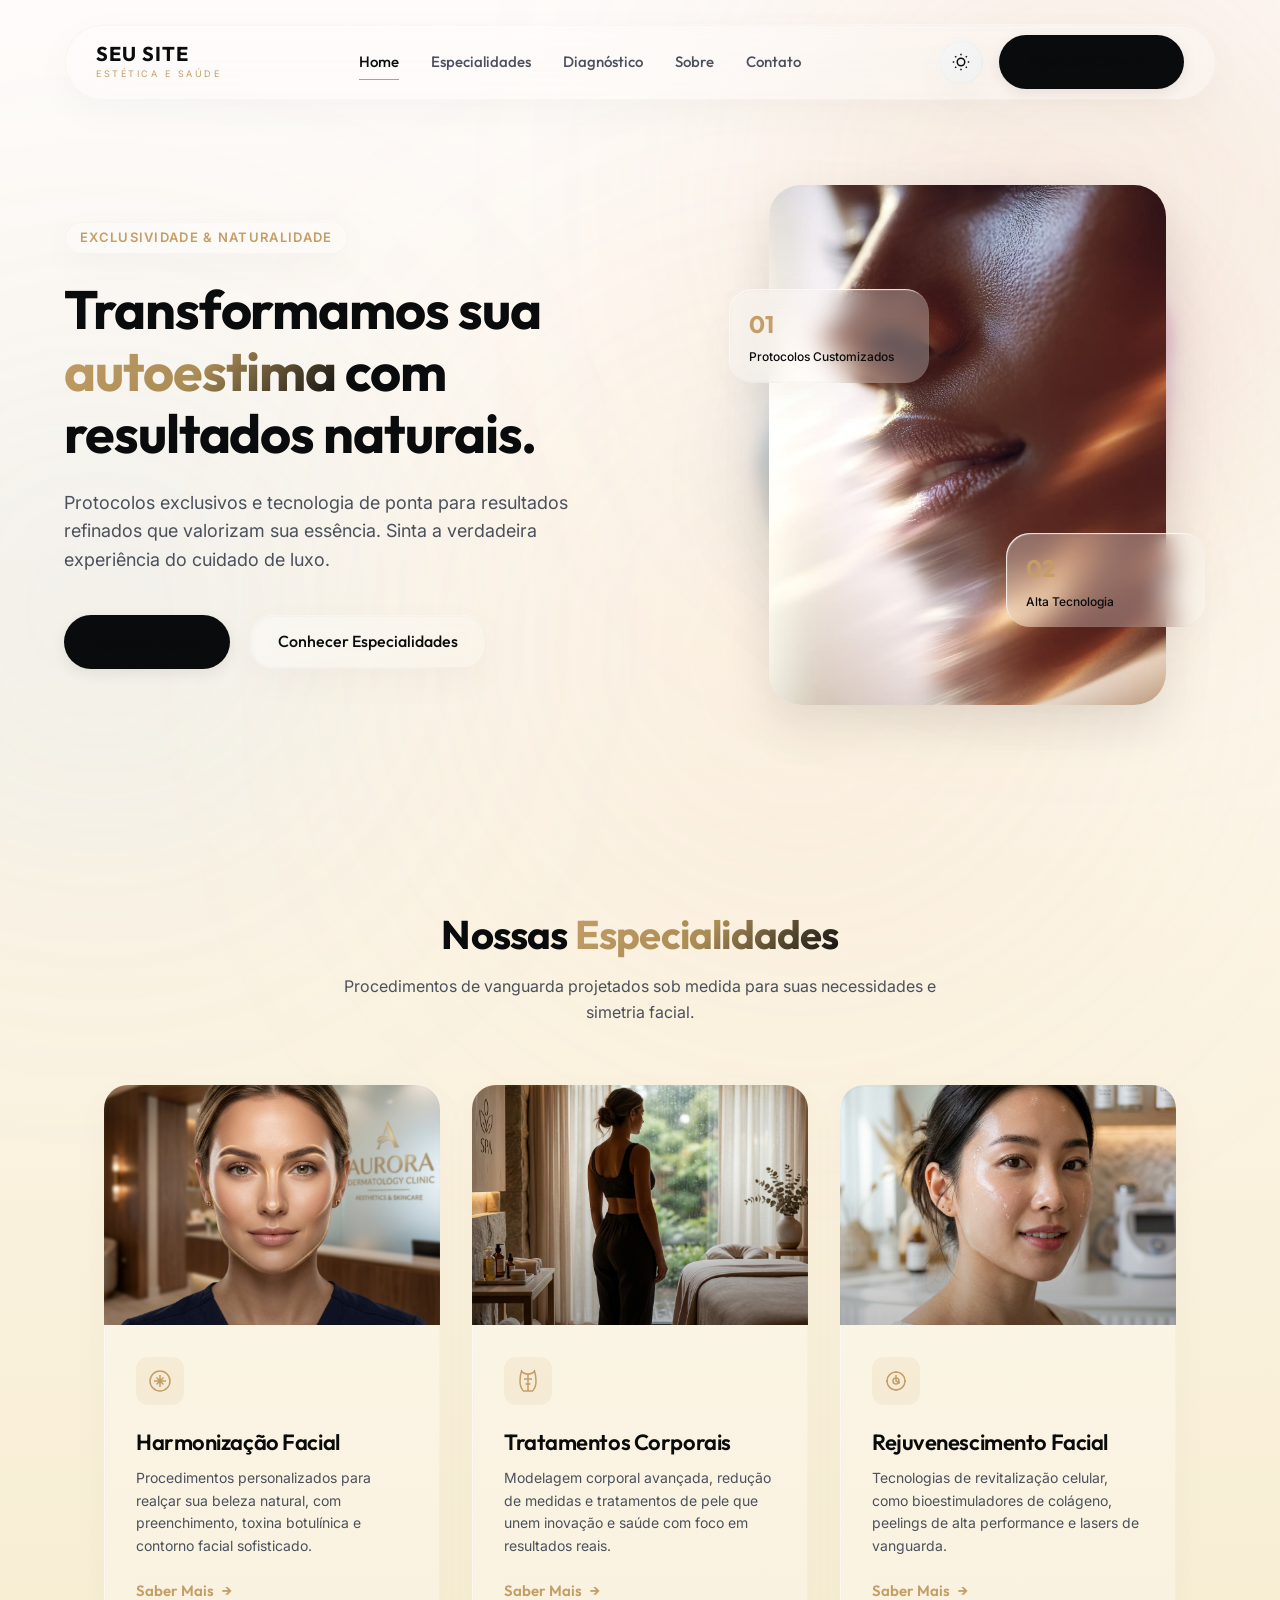
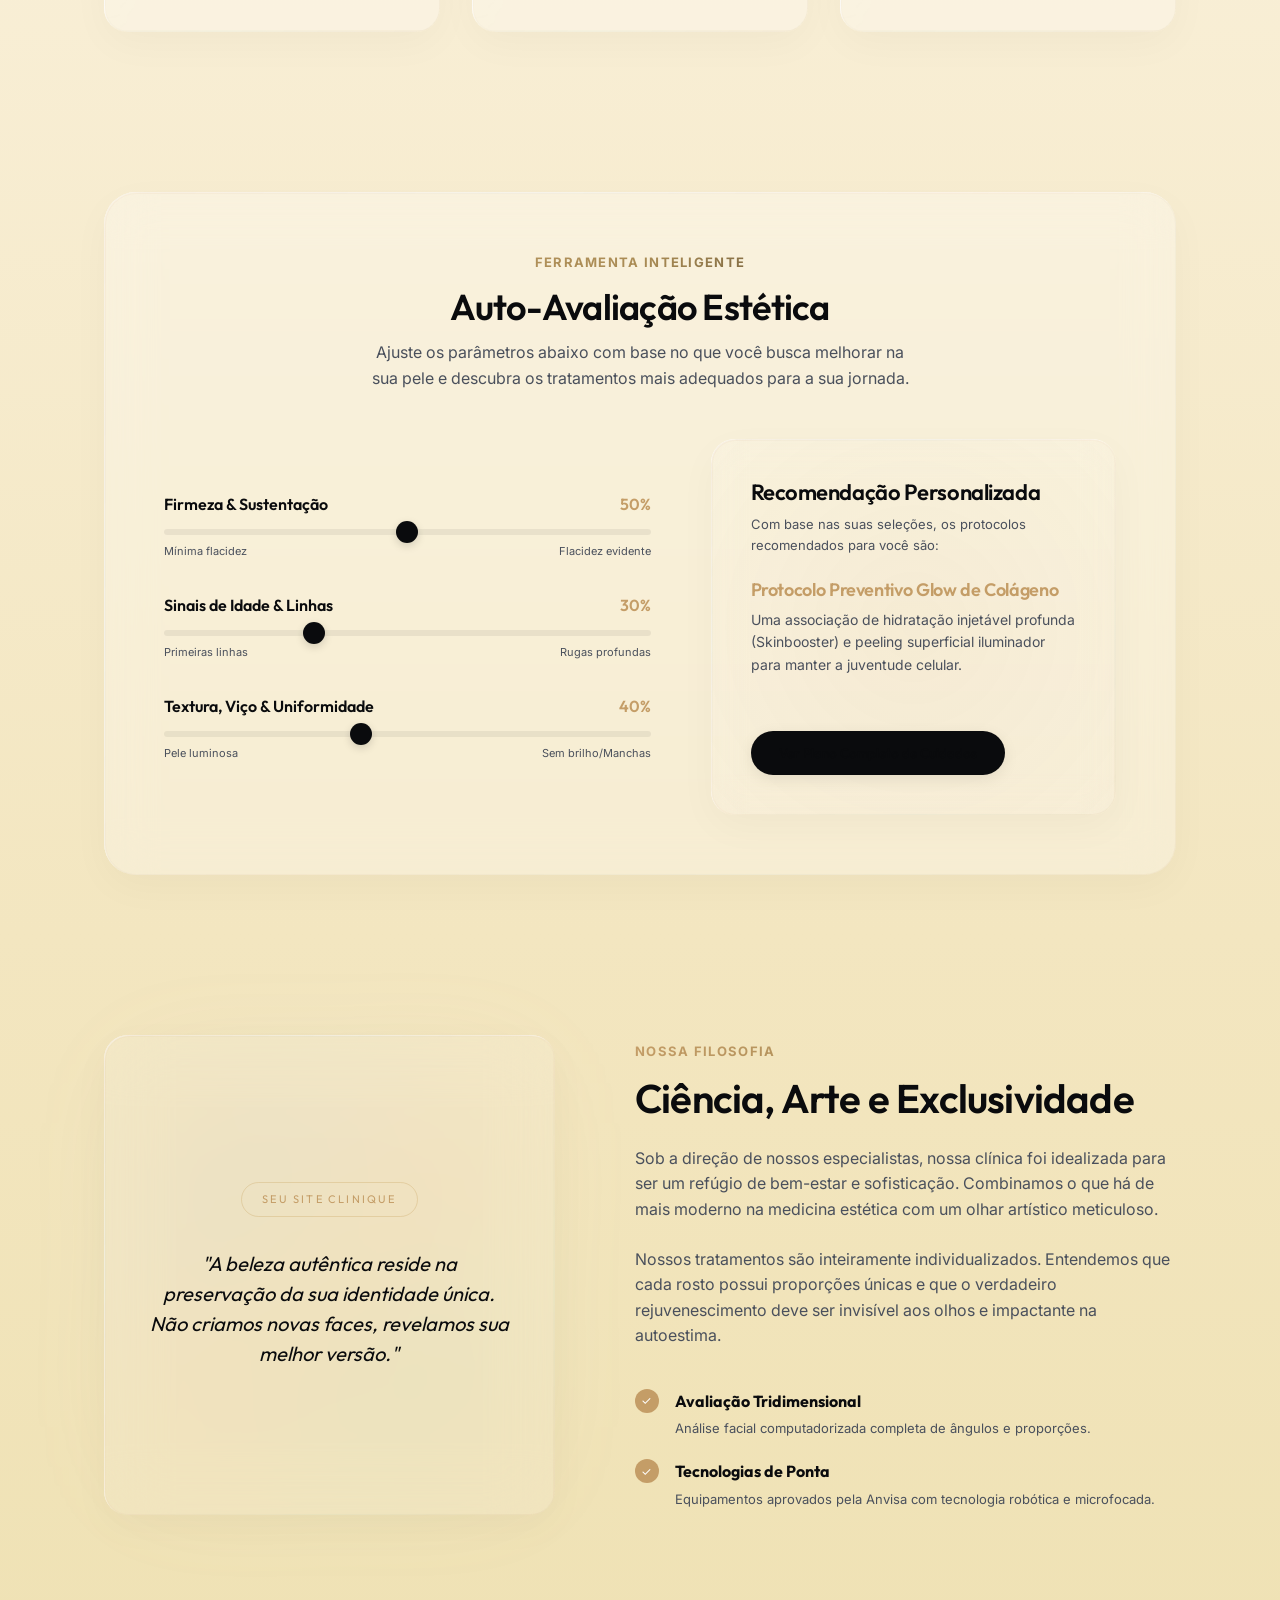
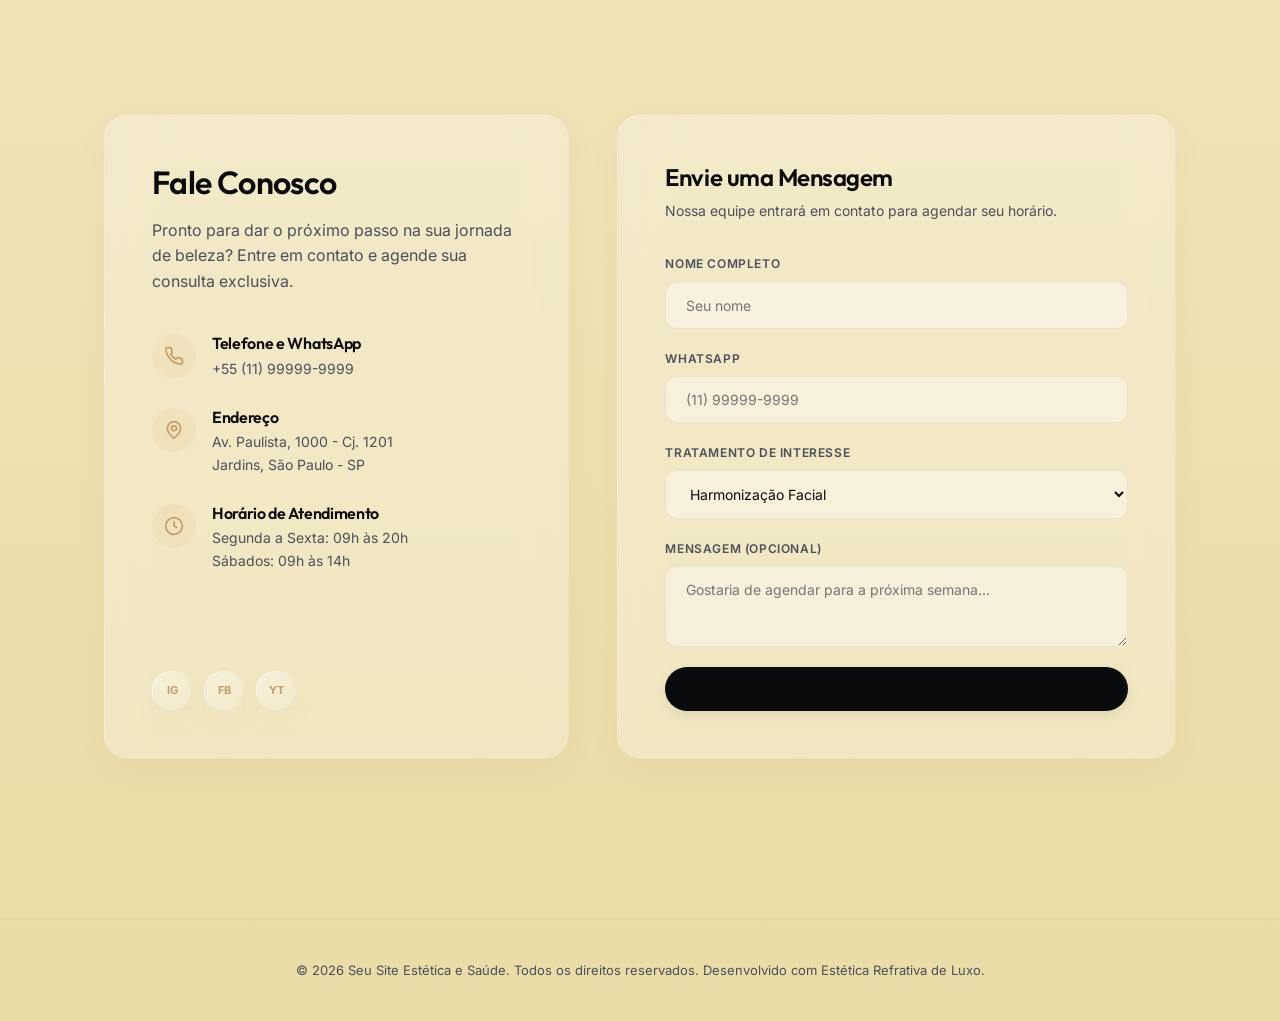
==== index.html @ ccbf968b "feat: initial commit premium landing page" ====
<!DOCTYPE html>
<html lang="pt-BR">
<head>
    <meta charset="UTF-8">
    <meta name="viewport" content="width=device-width, initial-scale=1.0">
    <title>Seu Site | Estética e Saúde Premium</title>
    <!-- Meta tags SEO -->
    <meta name="description" content="Protocolos exclusivos e tecnologia de ponta para resultados naturais que valorizam sua beleza. Harmonização facial, tratamentos corporais e rejuvenescimento.">
    <meta name="keywords" content="estética de luxo, harmonização facial, rejuvenescimento, bioestimulador, seu site, estética premium">
    <!-- Google Fonts -->
    <link rel="preconnect" href="https://fonts.googleapis.com">
    <link rel="preconnect" href="https://fonts.gstatic.com" crossorigin>
    <link href="https://fonts.googleapis.com/css2?family=Inter:wght@300;400;500;600;700&family=Outfit:wght@300;400;500;600;700;800&display=swap" rel="stylesheet">
    <!-- Stylesheet -->
    <link rel="stylesheet" href="style.css">
</head>
<body data-theme="light">

    <!-- Invisible SVG filters for liquid glass & chromatic refraction -->
    <svg aria-hidden="true" class="svg-filters" focusable="false">
      <defs>
        <!-- Filtro para painéis de vidro -->
        <filter color-interpolation-filters="sRGB" height="200%" id="liquid-glass-filter" width="200%" x="-50%" y="-50%">
          <feTurbulence baseFrequency="0.015 0.015" numOctaves="2" result="turbulence" seed="2" type="fractalNoise" />
          <feGaussianBlur in="turbulence" result="blurredNoise" stdDeviation="4" />
          <feDisplacementMap in="SourceGraphic" in2="blurredNoise" result="displaced" scale="25" xChannelSelector="R" yChannelSelector="B" />
          <feGaussianBlur in="displaced" result="finalBlur" stdDeviation="6" />
          <feComposite in="finalBlur" in2="finalBlur" operator="over" />
        </filter>
        <!-- Filtro para botões -->
        <filter color-interpolation-filters="sRGB" height="200%" id="liquid-btn-filter" width="200%" x="-50%" y="-50%">
          <feTurbulence baseFrequency="0.04 0.04" numOctaves="1" result="turbulence" seed="1" type="fractalNoise" />
          <feGaussianBlur in="turbulence" result="blurredNoise" stdDeviation="2" />
          <feDisplacementMap in="SourceGraphic" in2="blurredNoise" result="displaced" scale="35" xChannelSelector="R" yChannelSelector="B" />
          <feGaussianBlur in="displaced" result="finalBlur" stdDeviation="2" />
          <feComposite in="finalBlur" in2="finalBlur" operator="over" />
        </filter>
      </defs>
    </svg>

    <!-- Aura Background Lights -->
    <div class="ambient-aura" id="aura-1"></div>
    <div class="ambient-aura" id="aura-2"></div>
    <div class="ambient-aura" id="aura-3"></div>

    <!-- Header Navigation -->
    <header class="main-header glass-panel">
        <div class="header-container">
            <a href="#" class="logo" id="logo-link">
                <span class="logo-title">SEU SITE</span>
                <span class="logo-subtitle">ESTÉTICA E SAÚDE</span>
            </a>
            
            <nav class="nav-menu" id="nav-menu">
                <a href="#home" class="nav-link active">Home</a>
                <a href="#especialidades" class="nav-link">Especialidades</a>
                <a href="#diagnostico" class="nav-link">Diagnóstico</a>
                <a href="#sobre" class="nav-link">Sobre</a>
                <a href="#contato" class="nav-link">Contato</a>
            </nav>

            <div class="header-actions">
                <!-- Theme Toggle -->
                <button class="theme-toggle-btn glass-panel" id="theme-toggle" aria-label="Alterar tema" title="Alternar entre luxo perolado e midnight obsidian">
                    <span class="toggle-icon sun">
                        <svg width="18" height="18" viewBox="0 0 24 24" fill="none" stroke="currentColor" stroke-width="2"><circle cx="12" cy="12" r="5"></circle><line x1="12" y1="1" x2="12" y2="3"></line><line x1="12" y1="21" x2="12" y2="23"></line><line x1="4.22" y1="4.22" x2="5.64" y2="5.64"></line><line x1="18.36" y1="18.36" x2="19.78" y2="19.78"></line><line x1="1" y1="12" x2="3" y2="12"></line><line x1="21" y1="12" x2="23" y2="12"></line><line x1="4.22" y1="19.78" x2="5.64" y2="18.36"></line><line x1="18.36" y1="5.64" x2="19.78" y2="4.22"></line></svg>
                    </span>
                    <span class="toggle-icon moon">
                        <svg width="18" height="18" viewBox="0 0 24 24" fill="none" stroke="currentColor" stroke-width="2"><path d="M21 12.79A9 9 0 1 1 11.21 3 7 7 0 0 0 21 12.79z"></path></svg>
                    </span>
                </button>
                <a href="https://wa.me/5511999999999?text=Ol%C3%A1%2C+gostaria+de+agendar+uma+consulta+de+est%C3%A9tica+premium." target="_blank" class="btn-primary" id="btn-header-cta">
                    <span>Agendar Consulta</span>
                </a>
                <button class="mobile-menu-toggle" id="mobile-toggle" aria-label="Abrir menu">
                    <span></span>
                    <span></span>
                    <span></span>
                </button>
            </div>
        </div>
    </header>

    <!-- Hero Section -->
    <section class="hero-section" id="home">
        <div class="hero-container">
            <div class="hero-content">
                <div class="badge glass-panel"><span>Exclusividade & Naturalidade</span></div>
                <h1 class="hero-title">
                    Transformamos sua <span class="text-gradient">autoestima</span> com resultados naturais.
                </h1>
                <p class="hero-description">
                    Protocolos exclusivos e tecnologia de ponta para resultados refinados que valorizam sua essência. Sinta a verdadeira experiência do cuidado de luxo.
                </p>
                <div class="hero-actions">
                    <a href="https://wa.me/5511999999999?text=Ol%C3%A1%2C+gostaria+de+agendar+uma+consulta+de+est%C3%A9tica+premium." target="_blank" class="btn-primary hover-refract">
                        <span>Agendar Agora</span>
                    </a>
                    <a href="#especialidades" class="btn-secondary glass-panel">
                        <span>Conhecer Especialidades</span>
                    </a>
                </div>
            </div>

            <div class="hero-visual">
                <!-- Morphing Liquid Glass Sculpture behind the image -->
                <div class="sculpture-container">
                    <div class="liquid-sculpture" id="sculpture-layer-1"></div>
                    <div class="liquid-sculpture" id="sculpture-layer-2"></div>
                    <div class="liquid-sculpture" id="sculpture-layer-3"></div>
                </div>
                <!-- Doctor Image Container with floating glass plates -->
                <div class="image-wrapper">
                    <img src="assets/doctor_hero.jpg" alt="Close-up macro de pele radiante e saudável - Estética de Luxo" class="hero-doctor-img">
                    <!-- Glass overlays -->
                    <div class="floating-glass glass-panel glass-plate-1">
                        <div class="glass-inner">
                            <span class="glass-number">01</span>
                            <span class="glass-label">Protocolos Customizados</span>
                        </div>
                    </div>
                    <div class="floating-glass glass-panel glass-plate-2">
                        <div class="glass-inner">
                            <span class="glass-number">02</span>
                            <span class="glass-label">Alta Tecnologia</span>
                        </div>
                    </div>
                </div>
            </div>
        </div>
    </section>

    <!-- Specialties Section with Sibling Dimming Grid -->
    <section class="specialties-section" id="especialidades">
        <div class="section-header">
            <h2 class="section-title">Nossas <span class="text-gradient">Especialidades</span></h2>
            <p class="section-subtitle">Procedimentos de vanguarda projetados sob medida para suas necessidades e simetria facial.</p>
        </div>

        <div class="grid-container" id="specialties-grid">
            <!-- Card 1: Harmonização Facial -->
            <div class="grid-col">
                <div class="card glass-panel" data-specialty="harmonizacao">
                    <div class="card-glow" style="--mouse-x: 50%; --mouse-y: 50%;"></div>
                    <div class="card-img-container">
                        <img src="assets/harmonizacao.jpg" alt="Harmonização Facial" class="card-img">
                        <div class="card-overlay"></div>
                    </div>
                    <div class="card-content">
                        <div class="card-icon">
                            <!-- SVG Icon Harmonizacao -->
                            <svg width="24" height="24" viewBox="0 0 24 24" fill="none" stroke="currentColor" stroke-width="1.5">
                                <path d="M12 2a10 10 0 0 0-10 10c0 5.523 4.477 10 10 10s10-4.477 10-10A10 10 0 0 0 12 2z"></path>
                                <path d="M12 6v12M6 12h12M8.5 8.5l7 7M8.5 15.5l7-7"></path>
                            </svg>
                        </div>
                        <h3 class="card-title">Harmonização Facial</h3>
                        <p class="card-description">Procedimentos personalizados para realçar sua beleza natural, com preenchimento, toxina botulínica e contorno facial sofisticado.</p>
                        <button class="card-btn" onclick="openDrawer('harmonizacao')">Saber Mais <span class="arrow">&rarr;</span></button>
                    </div>
                </div>
            </div>

            <!-- Card 2: Tratamentos Corporais -->
            <div class="grid-col">
                <div class="card glass-panel" data-specialty="corporal">
                    <div class="card-glow" style="--mouse-x: 50%; --mouse-y: 50%;"></div>
                    <div class="card-img-container">
                        <img src="assets/corporal.jpg" alt="Tratamentos Corporais" class="card-img">
                        <div class="card-overlay"></div>
                    </div>
                    <div class="card-content">
                        <div class="card-icon">
                            <!-- SVG Icon Corporal -->
                            <svg width="24" height="24" viewBox="0 0 24 24" fill="none" stroke="currentColor" stroke-width="1.5">
                                <path d="M5.5 2c0 0 2 3 6.5 3s6.5-3 6.5-3S20 7 20 12c0 5-1.5 8-3.5 10H7.5C5.5 20 4 17 4 12c0-5 1.5-10 1.5-10z"></path>
                                <path d="M12 5v17M8 10h8M9.5 15h5"></path>
                            </svg>
                        </div>
                        <h3 class="card-title">Tratamentos Corporais</h3>
                        <p class="card-description">Modelagem corporal avançada, redução de medidas e tratamentos de pele que unem inovação e saúde com foco em resultados reais.</p>
                        <button class="card-btn" onclick="openDrawer('corporal')">Saber Mais <span class="arrow">&rarr;</span></button>
                    </div>
                </div>
            </div>

            <!-- Card 3: Rejuvenescimento Facial -->
            <div class="grid-col">
                <div class="card glass-panel" data-specialty="rejuvenescimento">
                    <div class="card-glow" style="--mouse-x: 50%; --mouse-y: 50%;"></div>
                    <div class="card-img-container">
                        <img src="assets/rejuvenescimento.jpg" alt="Rejuvenescimento Facial" class="card-img">
                        <div class="card-overlay"></div>
                    </div>
                    <div class="card-content">
                        <div class="card-icon">
                            <!-- SVG Icon Rejuvenescimento -->
                            <svg width="24" height="24" viewBox="0 0 24 24" fill="none" stroke="currentColor" stroke-width="1.5">
                                <path d="M12 21a9 9 0 1 0 0-18 9 9 0 0 0 0 18z"></path>
                                <path d="M12 6v6l4 2M12 2v2M12 20v2M2 12h2M20 12h2"></path>
                                <path d="M12 12m-3 0a3 3 0 1 0 6 0 3 3 0 1 0-6 0"></path>
                            </svg>
                        </div>
                        <h3 class="card-title">Rejuvenescimento Facial</h3>
                        <p class="card-description">Tecnologias de revitalização celular, como bioestimuladores de colágeno, peelings de alta performance e lasers de vanguarda.</p>
                        <button class="card-btn" onclick="openDrawer('rejuvenescimento')">Saber Mais <span class="arrow">&rarr;</span></button>
                    </div>
                </div>
            </div>
        </div>
    </section>

    <!-- Skin Assessment / Interactive Diagnostic Simulator -->
    <section class="diagnostic-section" id="diagnostico">
        <div class="diagnostic-container glass-panel">
            <div class="diagnostic-header">
                <span class="section-tag text-gradient">Ferramenta Inteligente</span>
                <h2>Auto-Avaliação Estética</h2>
                <p>Ajuste os parâmetros abaixo com base no que você busca melhorar na sua pele e descubra os tratamentos mais adequados para a sua jornada.</p>
            </div>

            <div class="simulator-grid">
                <div class="simulator-controls">
                    <!-- Control 1: Firmeza da Pele -->
                    <div class="control-group">
                        <div class="control-label-wrapper">
                            <span class="control-label">Firmeza & Sustentação</span>
                            <span class="control-value" id="val-firmeza">50%</span>
                        </div>
                        <input type="range" min="0" max="100" value="50" class="luxury-range" id="slider-firmeza">
                        <div class="slider-ticks">
                            <span>Mínima flacidez</span>
                            <span>Flacidez evidente</span>
                        </div>
                    </div>

                    <!-- Control 2: Linhas e Rugas -->
                    <div class="control-group">
                        <div class="control-label-wrapper">
                            <span class="control-label">Sinais de Idade & Linhas</span>
                            <span class="control-value" id="val-rugas">30%</span>
                        </div>
                        <input type="range" min="0" max="100" value="30" class="luxury-range" id="slider-rugas">
                        <div class="slider-ticks">
                            <span>Primeiras linhas</span>
                            <span>Rugas profundas</span>
                        </div>
                    </div>

                    <!-- Control 3: Viço e Manchas -->
                    <div class="control-group">
                        <div class="control-label-wrapper">
                            <span class="control-label">Textura, Viço & Uniformidade</span>
                            <span class="control-value" id="val-vico">40%</span>
                        </div>
                        <input type="range" min="0" max="100" value="40" class="luxury-range" id="slider-vico">
                        <div class="slider-ticks">
                            <span>Pele luminosa</span>
                            <span>Sem brilho/Manchas</span>
                        </div>
                    </div>
                </div>

                <div class="simulator-preview glass-panel">
                    <div class="preview-glow"></div>
                    <div class="preview-content">
                        <h3>Recomendação Personalizada</h3>
                        <p class="preview-intro">Com base nas suas seleções, os protocolos recomendados para você são:</p>
                        
                        <div class="treatment-results" id="treatment-results-box">
                            <!-- Dynamic Content Inserted by JS -->
                            <div class="result-item">
                                <h4 id="result-title">Carregando sugestões...</h4>
                                <p id="result-desc">Ajuste os sliders para ver a indicação personalizada de nossos especialistas.</p>
                            </div>
                        </div>

                        <button class="btn-primary" id="btn-diagnostic-cta" onclick="openDiagnosticDrawer()">
                            <span>Ver Plano Completo de Cuidados</span>
                        </button>
                    </div>
                </div>
            </div>
        </div>
    </section>

    <!-- Clinic Philosophy Section -->
    <section class="about-section" id="sobre">
        <div class="about-container">
            <div class="about-image-wrapper">
                <div class="about-glow"></div>
                <div class="glass-panel about-glass-frame">
                    <div class="clinic-room-concept">
                        <!-- Elegant minimal design details instead of raw image -->
                        <div class="luxury-badge">
                            <span>SEU SITE CLINIQUE</span>
                        </div>
                        <p class="clinic-motto">"A beleza autêntica reside na preservação da sua identidade única. Não criamos novas faces, revelamos sua melhor versão."</p>
                    </div>
                </div>
            </div>

            <div class="about-text-content">
                <span class="section-tag text-gradient">Nossa Filosofia</span>
                <h2>Ciência, Arte e Exclusividade</h2>
                <p>
                    Sob a direção de nossos especialistas, nossa clínica foi idealizada para ser um refúgio de bem-estar e sofisticação. Combinamos o que há de mais moderno na medicina estética com um olhar artístico meticuloso.
                </p>
                <p>
                    Nossos tratamentos são inteiramente individualizados. Entendemos que cada rosto possui proporções únicas e que o verdadeiro rejuvenescimento deve ser invisível aos olhos e impactante na autoestima.
                </p>
                
                <div class="pillars-grid">
                    <div class="pillar-item">
                        <div class="pillar-icon">✓</div>
                        <div class="pillar-text">
                            <strong>Avaliação Tridimensional</strong>
                            <p>Análise facial computadorizada completa de ângulos e proporções.</p>
                        </div>
                    </div>
                    <div class="pillar-item">
                        <div class="pillar-icon">✓</div>
                        <div class="pillar-text">
                            <strong>Tecnologias de Ponta</strong>
                            <p>Equipamentos aprovados pela Anvisa com tecnologia robótica e microfocada.</p>
                        </div>
                    </div>
                </div>
            </div>
        </div>
    </section>

    <!-- Contact Section -->
    <section class="contact-section" id="contato">
        <div class="contact-container">
            <div class="contact-info-panel glass-panel">
                <h2>Fale Conosco</h2>
                <p>Pronto para dar o próximo passo na sua jornada de beleza? Entre em contato e agende sua consulta exclusiva.</p>
                
                <div class="contact-details">
                    <div class="detail-item">
                        <span class="detail-icon">
                            <svg width="20" height="20" viewBox="0 0 24 24" fill="none" stroke="currentColor" stroke-width="2"><path d="M22 16.92v3a2 2 0 0 1-2.18 2 19.79 19.79 0 0 1-8.63-3.07 19.5 19.5 0 0 1-6-6 19.79 19.79 0 0 1-3.07-8.67A2 2 0 0 1 4.11 2h3a2 2 0 0 1 2 1.72 12.84 12.84 0 0 0 .7 2.81 2 2 0 0 1-.45 2.11L8.09 9.91a16 16 0 0 0 6 6l1.27-1.27a2 2 0 0 1 2.11-.45 12.84 12.84 0 0 0 2.81.7A2 2 0 0 1 22 16.92z"></path></svg>
                        </span>
                        <div>
                            <h4>Telefone e WhatsApp</h4>
                            <p>+55 (11) 99999-9999</p>
                        </div>
                    </div>

                    <div class="detail-item">
                        <span class="detail-icon">
                            <svg width="20" height="20" viewBox="0 0 24 24" fill="none" stroke="currentColor" stroke-width="2"><path d="M12 2a8 8 0 0 0-8 8c0 5.25 8 12 8 12s8-6.75 8-12a8 8 0 0 0-8-8z"></path><circle cx="12" cy="10" r="3"></circle></svg>
                        </span>
                        <div>
                            <h4>Endereço</h4>
                            <p>Av. Paulista, 1000 - Cj. 1201<br>Jardins, São Paulo - SP</p>
                        </div>
                    </div>

                    <div class="detail-item">
                        <span class="detail-icon">
                            <svg width="20" height="20" viewBox="0 0 24 24" fill="none" stroke="currentColor" stroke-width="2"><circle cx="12" cy="12" r="10"></circle><polyline points="12 6 12 12 16 14"></polyline></svg>
                        </span>
                        <div>
                            <h4>Horário de Atendimento</h4>
                            <p>Segunda a Sexta: 09h às 20h<br>Sábados: 09h às 14h</p>
                        </div>
                    </div>
                </div>

                <div class="social-links">
                    <a href="#" aria-label="Instagram" class="social-btn glass-panel">IG</a>
                    <a href="#" aria-label="Facebook" class="social-btn glass-panel">FB</a>
                    <a href="#" aria-label="YouTube" class="social-btn glass-panel">YT</a>
                </div>
            </div>

            <!-- Contact Interactive Form Panel -->
            <div class="contact-form-panel glass-panel">
                <div class="form-glow"></div>
                <h3>Envie uma Mensagem</h3>
                <p>Nossa equipe entrará em contato para agendar seu horário.</p>
                
                <form id="contact-form" onsubmit="handleFormSubmit(event)">
                    <div class="input-group">
                        <label for="form-name">Nome Completo</label>
                        <input type="text" id="form-name" required placeholder="Seu nome">
                    </div>
                    <div class="input-group">
                        <label for="form-phone">WhatsApp</label>
                        <input type="tel" id="form-phone" required placeholder="(11) 99999-9999">
                    </div>
                    <div class="input-group">
                        <label for="form-service">Tratamento de Interesse</label>
                        <select id="form-service">
                            <option value="harmonizacao">Harmonização Facial</option>
                            <option value="corporal">Tratamentos Corporais</option>
                            <option value="rejuvenescimento">Rejuvenescimento Facial</option>
                            <option value="outro">Outro / Não tenho certeza</option>
                        </select>
                    </div>
                    <div class="input-group">
                        <label for="form-msg">Mensagem (Opcional)</label>
                        <textarea id="form-msg" rows="3" placeholder="Gostaria de agendar para a próxima semana..."></textarea>
                    </div>
                    <button type="submit" class="btn-primary full-width" id="btn-submit-form">
                        <span>Enviar Solicitação</span>
                    </button>
                </form>
                <div class="success-message" id="form-success">
                    <span class="success-icon">✓</span>
                    <h4>Mensagem enviada com sucesso!</h4>
                    <p>Em breve retornaremos o contato via WhatsApp.</p>
                </div>
            </div>
        </div>
    </section>

    <!-- Footer -->
    <footer class="main-footer">
        <p>&copy; 2026 Seu Site Estética e Saúde. Todos os direitos reservados. Desenvolvido com Estética Refrativa de Luxo.</p>
    </footer>

    <!-- Specialty Detail Drawers (Laterais / Sliders) -->
    <div class="drawer-overlay" id="drawer-overlay" onclick="closeAllDrawers()"></div>

    <!-- Drawer: Harmonização Facial -->
    <div class="drawer glass-panel" id="drawer-harmonizacao">
        <button class="drawer-close" onclick="closeAllDrawers()">&times;</button>
        <div class="drawer-content">
            <span class="drawer-tag">Procedimento Estético</span>
            <h2>Harmonização Facial</h2>
            <div class="drawer-img-container">
                <img src="assets/harmonizacao.jpg" alt="Harmonização Facial" class="drawer-img">
            </div>
            
            <p class="drawer-intro">
                A Harmonização Facial é uma associação de procedimentos que visa equilibrar os traços do rosto de maneira sutil e elegante, respeitando as proporções individuais.
            </p>

            <h3>Técnicas Utilizadas</h3>
            <ul class="drawer-list">
                <li><strong>Preenchimento com Ácido Hialurônico:</strong> Ideal para recuperar volume em maçãs do rosto, preencher olheiras, definir mandíbula e projetar mento (queixo).</li>
                <li><strong>Toxina Botulínica (Botox):</strong> Prevenção e suavização de linhas de expressão na testa, pés de galinha e glabela.</li>
                <li><strong>Fios de Sustentação:</strong> Efeito de tração leve (efeito lift) e estímulo contínuo de colágeno natural.</li>
                <li><strong>Rinomodelação:</strong> Ajustes estéticos no nariz de forma não cirúrgica.</li>
            </ul>

            <div class="info-highlight glass-panel">
                <div>
                    <strong>Tempo de Procedimento:</strong>
                    <p>40 a 90 minutos</p>
                </div>
                <div>
                    <strong>Recuperação:</strong>
                    <p>Imediata (leve inchaço por 48h)</p>
                </div>
            </div>

            <a href="https://wa.me/5511999999999?text=Ol%C3%A1%2C+gostaria+de+saber+mais+sobre+a+Harmoniza%C3%A7%C3%A3o+Facial." target="_blank" class="btn-primary full-width text-center">
                <span>Agendar Avaliação de Harmonização</span>
            </a>
        </div>
    </div>

    <!-- Drawer: Tratamentos Corporais -->
    <div class="drawer glass-panel" id="drawer-corporal">
        <button class="drawer-close" onclick="closeAllDrawers()">&times;</button>
        <div class="drawer-content">
            <span class="drawer-tag">Procedimento Estético</span>
            <h2>Tratamentos Corporais</h2>
            <div class="drawer-img-container">
                <img src="assets/corporal.jpg" alt="Tratamentos Corporais" class="drawer-img">
            </div>
            
            <p class="drawer-intro">
                Nossos protocolos corporais aliam tecnologia de compressão, drenagem e lasers direcionados para atuar na gordura localizada, flacidez e contorno corporal.
            </p>

            <h3>Protocolos de Destaque</h3>
            <ul class="drawer-list">
                <li><strong>Lipo Sem Cortes (Ultrassom Focalizado):</strong> Quebra de gordura localizada profunda em áreas como abdômen e flancos.</li>
                <li><strong>Radiofrequência Multipolar:</strong> Aquecimento cutâneo profundo que estimula o colágeno contra a flacidez e celulite.</li>
                <li><strong>Endermologia Robótica:</strong> Massagem profunda vácuo-aspirativa para melhora da circulação e modelagem do contorno.</li>
                <li><strong>Enzimas Lipolíticas:</strong> Aplicações subcutâneas direcionadas para acelerar o metabolismo local da gordura.</li>
            </ul>

            <div class="info-highlight glass-panel">
                <div>
                    <strong>Sessões Recomendadas:</strong>
                    <p>5 a 10 sessões</p>
                </div>
                <div>
                    <strong>Duração da Sessão:</strong>
                    <p>30 a 60 minutos</p>
                </div>
            </div>

            <a href="https://wa.me/5511999999999?text=Ol%C3%A1%2C+gostaria+de+saber+mais+sobre+os+Tratamentos+Corporais." target="_blank" class="btn-primary full-width text-center">
                <span>Agendar Avaliação Corporal</span>
            </a>
        </div>
    </div>

    <!-- Drawer: Rejuvenescimento Facial -->
    <div class="drawer glass-panel" id="drawer-rejuvenescimento">
        <button class="drawer-close" onclick="closeAllDrawers()">&times;</button>
        <div class="drawer-content">
            <span class="drawer-tag">Procedimento Estético</span>
            <h2>Rejuvenescimento Facial</h2>
            <div class="drawer-img-container">
                <img src="assets/rejuvenescimento.jpg" alt="Rejuvenescimento Facial" class="drawer-img">
            </div>
            
            <p class="drawer-intro">
                Tratamentos avançados dedicados à restauração celular da pele, devolvendo o brilho, elasticidade, textura uniforme e firmeza perdidos com o tempo.
            </p>

            <h3>Tecnologias e Métodos</h3>
            <ul class="drawer-list">
                <li><strong>Bioestimuladores de Colágeno (Sculptra/Radiesse):</strong> Injeções que induzem a produção de colágeno natural pela própria pele por até 25 meses.</li>
                <li><strong>Ultrassom Microfocado (Liftera/Ultraformer):</strong> Lifting facial não-invasivo atuando na camada muscular profunda (SMAS).</li>
                <li><strong>Peeling Químico de Luxo:</strong> Renovação celular para clareamento de manchas, melasma e melhora drástica de poros e textura.</li>
                <li><strong>Microagulhamento com Drug Delivery:</strong> Infusão direta de vitaminas e fatores de crescimento sob a pele.</li>
            </ul>

            <div class="info-highlight glass-panel">
                <div>
                    <strong>Intervalo:</strong>
                    <p>Mensal ou trimestral</p>
                </div>
                <div>
                    <strong>Resultados:</strong>
                    <p>Graduais de 30 a 90 dias</p>
                </div>
            </div>

            <a href="https://wa.me/5511999999999?text=Ol%C3%A1%2C+gostaria+de+saber+mais+sobre+o+Rejuvenescimento+Facial." target="_blank" class="btn-primary full-width text-center">
                <span>Agendar Avaliação de Rejuvenescimento</span>
            </a>
        </div>
    </div>

    <!-- Drawer: Diagnostic Simulator Result Details -->
    <div class="drawer glass-panel" id="drawer-diagnostic">
        <button class="drawer-close" onclick="closeAllDrawers()">&times;</button>
        <div class="drawer-content">
            <span class="drawer-tag">Diagnóstico Exclusivo</span>
            <h2>Seu Cronograma Sugerido</h2>
            <div class="diagnostic-summary-box glass-panel">
                <h4>Status do Diagnóstico</h4>
                <p id="diag-summary-text">Avaliando parâmetros de sustentação, linhas e viço.</p>
            </div>
            
            <div class="diagnostic-details-list" id="diag-details-list">
                <!-- Dynamically filled by JS based on slider configuration -->
            </div>

            <div class="clinic-assurance glass-panel">
                <p><strong>Nota de Segurança:</strong> Este simulador oferece uma recomendação preliminar baseada em parâmetros estéticos comuns. Uma consulta clínica presencial com nossos especialistas é indispensável para traçar o plano definitivo.</p>
            </div>

            <button class="btn-primary full-width text-center" onclick="sendDiagnosticToWhatsApp()">
                <span>Enviar Diagnóstico e Agendar via WhatsApp</span>
            </button>
        </div>
    </div>

    <!-- Scripts -->
    <script src="script.js"></script>
</body>
</html>
---- style.css ----
/* ==========================================================================
   PREMIUM REFRACTIVE DESIGN SYSTEM
   ========================================================================== */

/* Design Tokens & Theme Variables */
:root {
    /* Fonts */
    --font-primary: 'Inter', sans-serif;
    --font-heading: 'Outfit', sans-serif;

    /* Transition Curves */
    --transition-smooth: all 0.6s cubic-bezier(0.16, 1, 0.3, 1);
    --transition-bounce: all 0.8s cubic-bezier(0.34, 1.56, 0.64, 1);

    /* Light Theme (Pearlescent Gold & Alabaster) */
    --bg-main: linear-gradient(to bottom, #fefbfa 0%, #faf1dc 30%, #f3e6c0 60%, #eadca5 100%);
    --color-text-primary: #0a0b0d; /* Obsidian text color satisfying WCAG */
    --color-text-secondary: #4a505c;
    --color-accent: #c49d67; /* Warm Coppery Champagne Gold */
    --color-accent-hover: #b08752;
    --color-glass-bg: rgba(255, 255, 255, 0.28);
    --color-glass-border: rgba(0, 0, 0, 0.04);
    --color-glass-inner-glow: rgba(255, 255, 255, 0.9);
    --color-shadow: rgba(0, 0, 0, 0.03);
    
    /* Refraction (Prism Border Gradient with warmer copper undertones) */
    --prism-gradient: linear-gradient(135deg, 
        rgba(210, 150, 90, 0.3) 0%, 
        rgba(132, 172, 219, 0.2) 25%, 
        rgba(240, 180, 140, 0.3) 50%, 
        rgba(142, 209, 188, 0.2) 75%, 
        rgba(210, 150, 90, 0.3) 100%
    );
    --btn-glass-gradient: linear-gradient(135deg, rgba(255, 255, 255, 0.4), rgba(255, 255, 255, 0.15));
    --aura-1: rgba(210, 140, 80, 0.15); /* Copper Light Flare */
    --aura-2: rgba(132, 172, 219, 0.1);  /* Cool Balance */
    --aura-3: rgba(240, 190, 140, 0.09); /* Soft Vanilla Glow */
}

/* Midnight Obsidian Theme Override */
body[data-theme="dark"] {
    --bg-main: linear-gradient(135deg, #07080a 0%, #0d0f13 50%, #14171d 100%);
    --color-text-primary: #fafafc; /* Radiant light text */
    --color-text-secondary: #9fa6b5;
    --color-accent: #e6c587; /* Radiant Gold */
    --color-accent-hover: #ffd99e;
    --color-glass-bg: rgba(13, 16, 22, 0.45);
    --color-glass-border: rgba(255, 255, 255, 0.05);
    --color-glass-inner-glow: rgba(255, 255, 255, 0.05);
    --color-shadow: rgba(0, 0, 0, 0.3);

    /* Dark theme Refraction */
    --prism-gradient: linear-gradient(135deg, 
        rgba(230, 197, 135, 0.35) 0%, 
        rgba(110, 150, 200, 0.3) 30%, 
        rgba(190, 120, 190, 0.3) 60%, 
        rgba(100, 190, 160, 0.3) 80%, 
        rgba(230, 197, 135, 0.35) 100%
    );
    --btn-glass-gradient: linear-gradient(135deg, rgba(255, 255, 255, 0.08), rgba(255, 255, 255, 0.02));
    --aura-1: rgba(230, 197, 135, 0.08);
    --aura-2: rgba(110, 150, 200, 0.08);
    --aura-3: rgba(190, 120, 190, 0.06);
}

/* Base Styles */
* {
    margin: 0;
    padding: 0;
    box-sizing: border-box;
    scroll-behavior: smooth;
}

body {
    font-family: var(--font-primary);
    color: var(--color-text-primary);
    background: var(--bg-main);
    background-attachment: local;
    background-repeat: no-repeat;
    overflow-x: hidden;
    min-height: 100vh;
    transition: background 0.8s ease, color 0.5s ease;
    line-height: 1.6;
}

h1, h2, h3, h4 {
    font-family: var(--font-heading);
    font-weight: 600;
    letter-spacing: -0.02em;
    line-height: 1.2;
}

a {
    text-decoration: none;
    color: inherit;
}

/* Hide SVG filters but keep functional */
.svg-filters {
    position: absolute;
    width: 0;
    height: 0;
    pointer-events: none;
}

/* Ambient Aura Lights (Luxury glows in background) */
.ambient-aura {
    position: absolute;
    border-radius: 50%;
    filter: blur(140px);
    z-index: -100;
    pointer-events: none;
    transition: background 0.8s ease;
}

#aura-1 {
    width: 600px;
    height: 600px;
    background: var(--aura-1);
    top: -100px;
    right: -100px;
}

#aura-2 {
    width: 500px;
    height: 500px;
    background: var(--aura-2);
    top: 40%;
    left: -150px;
}

#aura-3 {
    width: 700px;
    height: 700px;
    background: var(--aura-3);
    bottom: -100px;
    right: 10%;
}

/* ==========================================================================
   GLASS PANEL DESIGN SYSTEM
   ========================================================================== */

.glass-panel {
    position: relative;
    border-radius: 24px;
    z-index: 1;
    box-shadow: 
        0 12px 40px var(--color-shadow),
        inset 1px 1px 1px var(--color-glass-inner-glow),
        inset -1px -1px 1px rgba(0, 0, 0, 0.02);
    transition: var(--transition-smooth);
}

/* Backdrop-filter isolated in ::before to prevent text distortion */
.glass-panel::before {
    content: '';
    position: absolute;
    inset: 0;
    border-radius: inherit;
    background: var(--color-glass-bg);
    backdrop-filter: blur(20px);
    -webkit-backdrop-filter: blur(20px);
    z-index: -10;
    pointer-events: none;
}

/* Refractive Chromatic Border (Prism Effect) */
.glass-panel::after {
    content: '';
    position: absolute;
    inset: 0;
    border-radius: inherit;
    padding: 1.5px;
    background: var(--prism-gradient);
    -webkit-mask: linear-gradient(#fff 0 0) content-box, linear-gradient(#fff 0 0);
    -webkit-mask-composite: xor;
    mask-composite: exclude;
    pointer-events: none;
    z-index: 20;
    opacity: 0.22;
    transition: var(--transition-smooth);
}

.glass-panel:hover::after {
    opacity: 0.45;
}

/* ==========================================================================
   BUTTONS & ACTIONS
   ========================================================================== */

/* Premium CTA Button (Liquid Glass feel on hover) */
.btn-primary {
    position: relative;
    display: inline-flex;
    align-items: center;
    justify-content: center;
    padding: 14px 28px;
    border-radius: 50px;
    background: var(--color-text-primary);
    color: var(--bg-main);
    font-family: var(--font-heading);
    font-weight: 500;
    overflow: hidden;
    border: none;
    cursor: pointer;
    box-shadow: 0 4px 15px rgba(0, 0, 0, 0.08);
    transition: var(--transition-smooth);
    z-index: 1;
}

.btn-primary span {
    position: relative;
    z-index: 5;
    transition: var(--transition-smooth);
}

.btn-primary::before {
    content: '';
    position: absolute;
    inset: 0;
    background: var(--color-accent);
    transform: scaleX(0);
    transform-origin: right;
    transition: transform 0.6s cubic-bezier(0.16, 1, 0.3, 1);
    z-index: -1;
}

.btn-primary:hover {
    box-shadow: 0 8px 25px rgba(0, 0, 0, 0.15);
    color: #fff;
    transform: translateY(-2px);
}

.btn-primary:hover::before {
    transform: scaleX(1);
    transform-origin: left;
}

.btn-primary:active {
    transform: translateY(0);
}

/* Secondary Button with Refraction */
.btn-secondary {
    position: relative;
    display: inline-flex;
    align-items: center;
    justify-content: center;
    padding: 14px 28px;
    font-family: var(--font-heading);
    font-weight: 500;
    color: var(--color-text-primary);
    cursor: pointer;
    border: none;
    transition: var(--transition-smooth);
}

.btn-secondary::before {
    background: var(--btn-glass-gradient);
    backdrop-filter: blur(10px);
    -webkit-backdrop-filter: blur(10px);
}

.btn-secondary:hover {
    transform: translateY(-2px);
}

.btn-secondary:hover::after {
    opacity: 0.45;
}

.full-width {
    width: 100%;
}

.text-center {
    text-align: center;
}

/* ==========================================================================
   HEADER NAVIGATION
   ========================================================================== */

.main-header {
    position: fixed;
    top: 24px;
    left: 5%;
    width: 90%;
    height: 76px;
    border-radius: 40px;
    z-index: 1000;
    transition: var(--transition-smooth);
}

.main-header::before {
    backdrop-filter: blur(16px);
    -webkit-backdrop-filter: blur(16px);
}

.header-container {
    display: flex;
    justify-content: space-between;
    align-items: center;
    height: 100%;
    padding: 0 32px;
}

.logo {
    display: flex;
    flex-direction: column;
}

.logo-title {
    font-family: var(--font-heading);
    font-size: 20px;
    font-weight: 700;
    letter-spacing: 0.05em;
    color: var(--color-text-primary);
    line-height: 1.1;
}

.logo-subtitle {
    font-size: 9px;
    font-weight: 400;
    letter-spacing: 0.28em;
    color: var(--color-accent);
    margin-top: 2px;
}

.nav-menu {
    display: flex;
    gap: 32px;
}

.nav-link {
    font-family: var(--font-heading);
    font-size: 15px;
    font-weight: 500;
    color: var(--color-text-secondary);
    position: relative;
    padding: 6px 0;
    transition: color 0.3s ease;
}

.nav-link::after {
    content: '';
    position: absolute;
    bottom: 0;
    left: 0;
    width: 100%;
    height: 1.5px;
    background: var(--color-accent);
    transform: scaleX(0);
    transform-origin: right;
    transition: transform 0.4s cubic-bezier(0.16, 1, 0.3, 1);
}

.nav-link:hover {
    color: var(--color-text-primary);
}

.nav-link:hover::after,
.nav-link.active::after {
    transform: scaleX(1);
    transform-origin: left;
}

.nav-link.active {
    color: var(--color-text-primary);
}

.header-actions {
    display: flex;
    align-items: center;
    gap: 16px;
}

/* Theme Toggle slider button */
.theme-toggle-btn {
    width: 44px;
    height: 44px;
    border-radius: 50%;
    border: none;
    cursor: pointer;
    display: flex;
    align-items: center;
    justify-content: center;
    color: var(--color-text-primary);
}

.theme-toggle-btn::before {
    background: var(--btn-glass-gradient);
    backdrop-filter: blur(8px);
    -webkit-backdrop-filter: blur(8px);
}

.theme-toggle-btn .toggle-icon {
    position: absolute;
    display: flex;
    align-items: center;
    justify-content: center;
    transition: transform 0.5s cubic-bezier(0.34, 1.56, 0.64, 1), opacity 0.4s ease;
}

body[data-theme="light"] .theme-toggle-btn .sun {
    transform: rotate(0) scale(1);
    opacity: 1;
}

body[data-theme="light"] .theme-toggle-btn .moon {
    transform: rotate(90deg) scale(0);
    opacity: 0;
}

body[data-theme="dark"] .theme-toggle-btn .sun {
    transform: rotate(-90deg) scale(0);
    opacity: 0;
}

body[data-theme="dark"] .theme-toggle-btn .moon {
    transform: rotate(0) scale(1);
    opacity: 1;
}

.mobile-menu-toggle {
    display: none;
    flex-direction: column;
    gap: 5px;
    width: 30px;
    background: none;
    border: none;
    cursor: pointer;
}

.mobile-menu-toggle span {
    width: 100%;
    height: 2px;
    background: var(--color-text-primary);
    transition: var(--transition-smooth);
}

/* ==========================================================================
   HERO SECTION & LIQUID SCULPTURE
   ========================================================================== */

.hero-section {
    position: relative;
    padding-top: 160px;
    padding-bottom: 80px;
    min-height: 90vh;
    display: flex;
    align-items: center;
    overflow: hidden;
}

.hero-section::before {
    content: '';
    position: absolute;
    inset: 0;
    background: linear-gradient(125deg, 
        rgba(255, 255, 255, 0) 30%, 
        rgba(210, 140, 80, 0.09) 50%, 
        rgba(240, 190, 140, 0.06) 70%, 
        rgba(255, 255, 255, 0) 90%
    );
    background-size: 200% 200%;
    animation: lightLeak 12s ease infinite alternate;
    pointer-events: none;
    z-index: 2;
    mix-blend-mode: screen;
}

@keyframes lightLeak {
    0% { background-position: 0% 50%; opacity: 0.5; }
    100% { background-position: 100% 50%; opacity: 0.9; }
}

.hero-container {
    width: 90%;
    max-width: 1200px;
    margin: 0 auto;
    display: grid;
    grid-template-columns: 1.2fr 1fr;
    gap: 60px;
    align-items: center;
}

.hero-content {
    display: flex;
    flex-direction: column;
    align-items: flex-start;
}

.badge {
    padding: 6px 16px;
    border-radius: 50px;
    font-size: 13px;
    font-weight: 600;
    text-transform: uppercase;
    letter-spacing: 0.1em;
    color: var(--color-accent);
    margin-bottom: 24px;
}

.badge::before {
    background: var(--color-glass-bg);
}

.hero-title {
    font-size: 54px;
    font-weight: 700;
    line-height: 1.15;
    margin-bottom: 24px;
}

/* Chrome/Lux gradient text */
.text-gradient {
    background: linear-gradient(135deg, var(--color-accent) 0%, #aa8c55 50%, var(--color-text-primary) 100%);
    -webkit-background-clip: text;
    -webkit-text-fill-color: transparent;
    background-clip: text;
}

.hero-description {
    font-size: 18px;
    color: var(--color-text-secondary);
    margin-bottom: 40px;
    max-width: 520px;
}

.hero-actions {
    display: flex;
    gap: 20px;
}

/* Interactive hero visual alignment */
.hero-visual {
    position: relative;
    display: flex;
    justify-content: center;
    align-items: center;
    height: 520px;
    width: 100%;
}

.image-wrapper {
    position: relative;
    width: 80%;
    height: 100%;
    border-radius: 32px;
    overflow: visible;
    z-index: 10;
}

.hero-doctor-img {
    width: 100%;
    height: 100%;
    object-fit: cover;
    border-radius: 32px;
    box-shadow: 0 20px 50px rgba(0,0,0,0.1);
    transition: var(--transition-smooth);
}

/* Floating Glass Overlay plates on Doctor Image */
.floating-glass {
    position: absolute;
    width: 200px;
    padding: 16px 20px;
    backdrop-filter: blur(12px) url("#liquid-glass-filter");
    -webkit-backdrop-filter: blur(12px) url("#liquid-glass-filter");
    z-index: 30;
    animation: floatingPlate 6s ease-in-out infinite alternate;
}

.glass-plate-1 {
    top: 20%;
    left: -40px;
    animation-delay: 0s;
}

.glass-plate-2 {
    bottom: 15%;
    right: -40px;
    animation-delay: -3s;
}

.glass-inner {
    display: flex;
    flex-direction: column;
}

.glass-number {
    font-family: var(--font-heading);
    font-size: 24px;
    font-weight: 700;
    color: var(--color-accent);
}

.glass-label {
    font-size: 12px;
    font-weight: 500;
    color: var(--color-text-primary);
    margin-top: 4px;
}

/* Morphing Liquid Glass Sculpture */
.sculpture-container {
    position: absolute;
    width: 110%;
    height: 110%;
    z-index: 1;
    pointer-events: none;
}

.liquid-sculpture {
    position: absolute;
    inset: 10%;
    background: conic-gradient(from 180deg at 50% 50%, 
        rgba(197, 160, 89, 0.45) 0deg, 
        rgba(132, 172, 219, 0.4) 120deg, 
        rgba(214, 152, 179, 0.45) 240deg, 
        rgba(197, 160, 89, 0.45) 360deg
    );
    border-radius: 60% 40% 30% 70% / 60% 30% 70% 40%;
    filter: blur(40px);
    opacity: 0.7;
    animation: morphingSculpture 12s infinite alternate ease-in-out;
}

#sculpture-layer-2 {
    inset: 5%;
    background: radial-gradient(circle, rgba(255, 255, 255, 0.8) 0%, rgba(255, 255, 255, 0) 70%);
    opacity: 0.6;
    animation: morphingSculpture 8s infinite alternate-reverse ease-in-out;
}

#sculpture-layer-3 {
    inset: 12%;
    border: 3px solid rgba(255, 255, 255, 0.4);
    filter: blur(4px) url("#liquid-glass-filter");
    animation: morphingSculpture 16s infinite alternate ease-in-out;
}

/* Animations */
@keyframes floatingPlate {
    0% { transform: translateY(0) rotate(0deg); }
    100% { transform: translateY(-15px) rotate(2deg); }
}

@keyframes morphingSculpture {
    0% {
        border-radius: 60% 40% 30% 70% / 60% 30% 70% 40%;
        transform: rotate(0deg) scale(1);
    }
    50% {
        border-radius: 40% 60% 50% 50% / 40% 60% 40% 60%;
        transform: rotate(180deg) scale(1.08);
    }
    100% {
        border-radius: 50% 50% 70% 30% / 50% 30% 60% 50%;
        transform: rotate(360deg) scale(0.95);
    }
}

/* ==========================================================================
   SPECIALTIES GRID WITH SIBLING DIMMING & 3D TILT
   ========================================================================== */

.specialties-section {
    padding: 100px 5%;
    max-width: 1200px;
    margin: 0 auto;
}

.section-header {
    text-align: center;
    margin-bottom: 60px;
}

.section-title {
    font-size: 40px;
    font-weight: 700;
    margin-bottom: 16px;
}

.section-subtitle {
    font-size: 16px;
    color: var(--color-text-secondary);
    max-width: 600px;
    margin: 0 auto;
}

.grid-container {
    display: grid;
    grid-template-columns: repeat(3, 1fr);
    gap: 32px;
}

.grid-col {
    perspective: 1000px;
    height: 100%;
}

.card {
    height: 100%;
    display: flex;
    flex-direction: column;
    overflow: hidden;
    cursor: pointer;
    transform-style: preserve-3d;
    transform: perspective(1000px) rotateX(0) rotateY(0) scale(1);
    transition: transform 0.5s cubic-bezier(0.16, 1, 0.3, 1), opacity 0.5s ease, filter 0.5s ease;
}

/* Sibling Dimming Action (defined in skill CSS) */
.grid-container:hover .card {
    opacity: 0.45;
    transform: scale(0.96);
    filter: blur(0.5px);
}

.grid-container .card:hover {
    opacity: 1;
    filter: none;
    transform: scale(1.02);
}

/* Spotlight radial overlay tracked by JavaScript */
.card-glow {
    position: absolute;
    inset: 0;
    background: radial-gradient(circle 200px at var(--mouse-x, 50%) var(--mouse-y, 50%), 
        rgba(255, 255, 255, 0.15), 
        transparent 80%
    );
    z-index: 5;
    pointer-events: none;
    mix-blend-mode: overlay;
    opacity: 0;
    transition: opacity 0.4s ease;
}

.card:hover .card-glow {
    opacity: 1;
}

.card-img-container {
    position: relative;
    width: 100%;
    height: 240px;
    overflow: hidden;
}

.card-img {
    width: 100%;
    height: 100%;
    object-fit: cover;
    transition: transform 1.2s cubic-bezier(0.16, 1, 0.3, 1);
}

.card-overlay {
    position: absolute;
    inset: 0;
    background: linear-gradient(to bottom, transparent 40%, rgba(0,0,0,0.4) 100%);
    opacity: 0.6;
}

.card:hover .card-img {
    transform: scale(1.08);
}

.card-content {
    padding: 32px;
    display: flex;
    flex-direction: column;
    flex-grow: 1;
    z-index: 10;
}

.card-icon {
    width: 48px;
    height: 48px;
    border-radius: 12px;
    background: rgba(197, 160, 89, 0.1);
    color: var(--color-accent);
    display: flex;
    align-items: center;
    justify-content: center;
    margin-bottom: 24px;
    transition: var(--transition-smooth);
}

.card:hover .card-icon {
    background: var(--color-accent);
    color: #fff;
    transform: scale(1.1) translateZ(20px);
}

.card-title {
    font-size: 22px;
    margin-bottom: 12px;
    transition: var(--transition-smooth);
}

.card:hover .card-title {
    transform: translateZ(15px);
}

.card-description {
    font-size: 14px;
    color: var(--color-text-secondary);
    margin-bottom: 24px;
    flex-grow: 1;
}

.card-btn {
    background: none;
    border: none;
    font-family: var(--font-heading);
    font-size: 15px;
    font-weight: 600;
    color: var(--color-accent);
    cursor: pointer;
    display: inline-flex;
    align-items: center;
    gap: 8px;
    align-self: flex-start;
    transition: var(--transition-smooth);
}

.card-btn .arrow {
    transition: transform 0.3s ease;
}

.card:hover .card-btn .arrow {
    transform: translateX(5px);
}

/* ==========================================================================
   DIAGNOSTIC SIMULATOR SECTION
   ========================================================================== */

.diagnostic-section {
    padding: 60px 5%;
    max-width: 1200px;
    margin: 0 auto;
}

.diagnostic-container {
    padding: 60px;
    border-radius: 32px;
}

.diagnostic-container::before {
    backdrop-filter: blur(24px);
    -webkit-backdrop-filter: blur(24px);
}

.diagnostic-header {
    text-align: center;
    margin-bottom: 48px;
}

.section-tag {
    font-size: 13px;
    font-weight: 700;
    text-transform: uppercase;
    letter-spacing: 0.1em;
    margin-bottom: 12px;
    display: block;
}

.diagnostic-header h2 {
    font-size: 36px;
    margin-bottom: 12px;
}

.diagnostic-header p {
    color: var(--color-text-secondary);
    max-width: 550px;
    margin: 0 auto;
}

.simulator-grid {
    display: grid;
    grid-template-columns: 1.2fr 1fr;
    gap: 60px;
    align-items: center;
}

.simulator-controls {
    display: flex;
    flex-direction: column;
    gap: 32px;
}

.control-group {
    display: flex;
    flex-direction: column;
}

.control-label-wrapper {
    display: flex;
    justify-content: space-between;
    font-family: var(--font-heading);
    font-weight: 600;
    margin-bottom: 12px;
}

.control-label {
    font-size: 16px;
}

.control-value {
    color: var(--color-accent);
}

/* Custom premium range slider */
.luxury-range {
    -webkit-appearance: none;
    width: 100%;
    height: 6px;
    border-radius: 3px;
    background: rgba(0, 0, 0, 0.06);
    outline: none;
    transition: background 0.3s ease;
}

body[data-theme="dark"] .luxury-range {
    background: rgba(255, 255, 255, 0.08);
}

.luxury-range::-webkit-slider-thumb {
    -webkit-appearance: none;
    appearance: none;
    width: 22px;
    height: 22px;
    border-radius: 50%;
    background: var(--color-text-primary);
    border: 3px solid var(--bg-main);
    cursor: pointer;
    box-shadow: 0 3px 8px rgba(0,0,0,0.15);
    transition: var(--transition-smooth);
}

.luxury-range::-webkit-slider-thumb:hover {
    transform: scale(1.2);
    background: var(--color-accent);
}

.slider-ticks {
    display: flex;
    justify-content: space-between;
    font-size: 11px;
    color: var(--color-text-secondary);
    margin-top: 8px;
}

/* Preview result panel styling */
.simulator-preview {
    padding: 40px;
    border-radius: 24px;
    position: relative;
    overflow: hidden;
}

.simulator-preview::before {
    background: rgba(255, 255, 255, 0.15);
    backdrop-filter: blur(16px);
    -webkit-backdrop-filter: blur(16px);
}

body[data-theme="dark"] .simulator-preview::before {
    background: rgba(255, 255, 255, 0.02);
}

.preview-glow {
    position: absolute;
    top: -50%;
    left: -50%;
    width: 200%;
    height: 200%;
    background: radial-gradient(circle, rgba(197,160,89,0.06) 0%, transparent 60%);
    pointer-events: none;
}

.preview-content {
    position: relative;
    z-index: 10;
}

.preview-content h3 {
    font-size: 22px;
    margin-bottom: 8px;
}

.preview-intro {
    font-size: 13px;
    color: var(--color-text-secondary);
    margin-bottom: 24px;
}

.treatment-results {
    margin-bottom: 32px;
    min-height: 120px;
}

.result-item {
    animation: fadeInResult 0.5s ease forwards;
}

@keyframes fadeInResult {
    from { opacity: 0; transform: translateY(10px); }
    to { opacity: 1; transform: translateY(0); }
}

.result-item h4 {
    font-size: 18px;
    color: var(--color-accent);
    margin-bottom: 8px;
}

.result-item p {
    font-size: 14px;
    color: var(--color-text-secondary);
}

/* ==========================================================================
   ABOUT & CLINIC PHILOSOPHY
   ========================================================================== */

.about-section {
    padding: 100px 5%;
    max-width: 1200px;
    margin: 0 auto;
}

.about-container {
    display: grid;
    grid-template-columns: 1fr 1.2fr;
    gap: 80px;
    align-items: center;
}

.about-image-wrapper {
    position: relative;
    height: 480px;
    width: 100%;
}

.about-glow {
    position: absolute;
    top: 10%;
    left: 10%;
    width: 80%;
    height: 80%;
    background: var(--prism-gradient);
    filter: blur(60px);
    z-index: 1;
    opacity: 0.5;
}

.about-glass-frame {
    position: relative;
    width: 100%;
    height: 100%;
    z-index: 5;
    display: flex;
    align-items: center;
    justify-content: center;
    padding: 40px;
}

.about-glass-frame::before {
    background: rgba(255, 255, 255, 0.12);
    backdrop-filter: blur(30px);
    -webkit-backdrop-filter: blur(30px);
}

.clinic-room-concept {
    display: flex;
    flex-direction: column;
    align-items: center;
    text-align: center;
}

.luxury-badge {
    padding: 8px 20px;
    border-radius: 50px;
    border: 1px solid rgba(197, 160, 89, 0.3);
    font-family: var(--font-heading);
    font-size: 11px;
    letter-spacing: 0.2em;
    color: var(--color-accent);
    margin-bottom: 32px;
}

.clinic-motto {
    font-family: var(--font-heading);
    font-size: 20px;
    font-style: italic;
    color: var(--color-text-primary);
    line-height: 1.5;
}

.about-text-content {
    display: flex;
    flex-direction: column;
}

.about-text-content h2 {
    font-size: 40px;
    margin-bottom: 24px;
}

.about-text-content p {
    font-size: 16px;
    color: var(--color-text-secondary);
    margin-bottom: 24px;
}

.pillars-grid {
    display: grid;
    grid-template-columns: 1fr;
    gap: 20px;
    margin-top: 16px;
}

.pillar-item {
    display: flex;
    gap: 16px;
    align-items: flex-start;
}

.pillar-icon {
    width: 24px;
    height: 24px;
    border-radius: 50%;
    background: var(--color-accent);
    color: #fff;
    display: flex;
    align-items: center;
    justify-content: center;
    font-size: 12px;
    flex-shrink: 0;
}

.pillar-text strong {
    font-family: var(--font-heading);
    font-size: 16px;
    display: block;
    margin-bottom: 4px;
}

.pillar-text p {
    font-size: 13px;
    color: var(--color-text-secondary);
    margin-bottom: 0;
}

/* ==========================================================================
   CONTACT SECTION & INTERACTIVE FORM
   ========================================================================== */

.contact-section {
    padding: 100px 5%;
    max-width: 1200px;
    margin: 0 auto 60px auto;
}

.contact-container {
    display: grid;
    grid-template-columns: 1fr 1.2fr;
    gap: 48px;
}

.contact-info-panel {
    padding: 48px;
    display: flex;
    flex-direction: column;
}

.contact-info-panel h2 {
    font-size: 32px;
    margin-bottom: 16px;
}

.contact-info-panel > p {
    color: var(--color-text-secondary);
    margin-bottom: 40px;
}

.contact-details {
    display: flex;
    flex-direction: column;
    gap: 28px;
    flex-grow: 1;
}

.detail-item {
    display: flex;
    gap: 16px;
}

.detail-icon {
    width: 44px;
    height: 44px;
    border-radius: 50%;
    background: rgba(197,160,89,0.08);
    color: var(--color-accent);
    display: flex;
    align-items: center;
    justify-content: center;
    flex-shrink: 0;
}

.detail-item h4 {
    font-size: 16px;
    margin-bottom: 4px;
}

.detail-item p {
    font-size: 14px;
    color: var(--color-text-secondary);
}

.social-links {
    display: flex;
    gap: 12px;
    margin-top: 40px;
}

.social-btn {
    width: 40px;
    height: 40px;
    border-radius: 50%;
    display: flex;
    align-items: center;
    justify-content: center;
    font-size: 11px;
    font-weight: 700;
    color: var(--color-accent);
    transition: var(--transition-smooth);
}

.social-btn::before {
    background: var(--btn-glass-gradient);
}

.social-btn:hover {
    transform: translateY(-3px);
    color: var(--color-text-primary);
}

/* Contact form panel with glow */
.contact-form-panel {
    padding: 48px;
    position: relative;
    overflow: hidden;
}

.form-glow {
    position: absolute;
    bottom: -30%;
    right: -30%;
    width: 150px;
    height: 150px;
    background: var(--prism-gradient);
    filter: blur(40px);
    opacity: 0.4;
}

.contact-form-panel h3 {
    font-size: 24px;
    margin-bottom: 8px;
}

.contact-form-panel > p {
    font-size: 14px;
    color: var(--color-text-secondary);
    margin-bottom: 32px;
}

.input-group {
    display: flex;
    flex-direction: column;
    margin-bottom: 20px;
}

.input-group label {
    font-size: 12px;
    font-weight: 600;
    text-transform: uppercase;
    letter-spacing: 0.05em;
    color: var(--color-text-secondary);
    margin-bottom: 8px;
}

.input-group input,
.input-group select,
.input-group textarea {
    padding: 14px 20px;
    border-radius: 12px;
    border: 1px solid rgba(0,0,0,0.06);
    background: rgba(255,255,255,0.4);
    font-family: var(--font-primary);
    font-size: 14px;
    color: var(--color-text-primary);
    outline: none;
    transition: var(--transition-smooth);
}

body[data-theme="dark"] .input-group input,
body[data-theme="dark"] .input-group select,
body[data-theme="dark"] .input-group textarea {
    border: 1px solid rgba(255,255,255,0.06);
    background: rgba(0,0,0,0.2);
}

.input-group input:focus,
.input-group select:focus,
.input-group textarea:focus {
    border-color: var(--color-accent);
    background: rgba(255,255,255,0.9);
}

body[data-theme="dark"] .input-group input:focus,
body[data-theme="dark"] .input-group select:focus,
body[data-theme="dark"] .input-group textarea:focus {
    background: rgba(0,0,0,0.4);
}

.success-message {
    display: none;
    text-align: center;
    padding: 40px 0;
    animation: fadeInResult 0.5s ease forwards;
}

.success-icon {
    width: 60px;
    height: 60px;
    border-radius: 50%;
    background: rgba(46, 204, 113, 0.1);
    color: #2ecc71;
    display: inline-flex;
    align-items: center;
    justify-content: center;
    font-size: 24px;
    margin-bottom: 20px;
}

.success-message h4 {
    font-size: 20px;
    margin-bottom: 8px;
}

.success-message p {
    color: var(--color-text-secondary);
}

/* ==========================================================================
   FOOTER
   ========================================================================== */

.main-footer {
    padding: 40px 5%;
    border-top: 1px solid rgba(0,0,0,0.03);
    text-align: center;
    font-size: 13px;
    color: var(--color-text-secondary);
}

body[data-theme="dark"] .main-footer {
    border-top: 1px solid rgba(255,255,255,0.03);
}

/* ==========================================================================
   INTERACTIVE DRAWERS (GAVETAS DESLIZANTES)
   ========================================================================== */

.drawer-overlay {
    position: fixed;
    inset: 0;
    background: rgba(10, 11, 13, 0.2);
    backdrop-filter: blur(4px);
    -webkit-backdrop-filter: blur(4px);
    z-index: 1900;
    opacity: 0;
    pointer-events: none;
    transition: opacity 0.6s cubic-bezier(0.16, 1, 0.3, 1);
}

.drawer-overlay.active {
    opacity: 1;
    pointer-events: auto;
}

.drawer {
    position: fixed;
    top: 24px;
    right: 24px;
    bottom: 24px;
    width: 460px;
    max-width: calc(100vw - 48px);
    border-radius: 32px;
    z-index: 2000;
    transform: translateX(120%);
    transition: transform 0.8s cubic-bezier(0.16, 1, 0.3, 1);
    overflow-y: auto;
}

.drawer::before {
    background: rgba(255, 255, 255, 0.65);
    backdrop-filter: blur(30px);
    -webkit-backdrop-filter: blur(30px);
}

body[data-theme="dark"] .drawer::before {
    background: rgba(10, 13, 18, 0.65);
}

.drawer.active {
    transform: translateX(0);
}

.drawer-close {
    position: absolute;
    top: 24px;
    right: 24px;
    width: 36px;
    height: 36px;
    border-radius: 50%;
    border: none;
    background: rgba(0,0,0,0.04);
    color: var(--color-text-primary);
    cursor: pointer;
    font-size: 20px;
    display: flex;
    align-items: center;
    justify-content: center;
    transition: var(--transition-smooth);
    z-index: 100;
}

body[data-theme="dark"] .drawer-close {
    background: rgba(255,255,255,0.06);
}

.drawer-close:hover {
    background: var(--color-text-primary);
    color: var(--bg-main);
}

.drawer-content {
    padding: 40px;
}

.drawer-tag {
    font-size: 11px;
    font-weight: 700;
    text-transform: uppercase;
    letter-spacing: 0.1em;
    color: var(--color-accent);
    display: block;
    margin-bottom: 8px;
}

.drawer h2 {
    font-size: 28px;
    margin-bottom: 24px;
}

.drawer-img-container {
    width: 100%;
    height: 200px;
    border-radius: 16px;
    overflow: hidden;
    margin-bottom: 24px;
}

.drawer-img {
    width: 100%;
    height: 100%;
    object-fit: cover;
}

.drawer-intro {
    font-size: 15px;
    color: var(--color-text-primary);
    margin-bottom: 24px;
}

.drawer h3 {
    font-size: 18px;
    margin-bottom: 12px;
}

.drawer-list {
    list-style: none;
    margin-bottom: 32px;
}

.drawer-list li {
    position: relative;
    padding-left: 20px;
    margin-bottom: 12px;
    font-size: 13px;
    color: var(--color-text-secondary);
}

.drawer-list li::before {
    content: '•';
    position: absolute;
    left: 0;
    color: var(--color-accent);
    font-weight: bold;
}

.drawer-list li strong {
    color: var(--color-text-primary);
}

.info-highlight {
    display: grid;
    grid-template-columns: 1fr 1fr;
    gap: 20px;
    padding: 20px;
    border-radius: 16px;
    margin-bottom: 32px;
}

.info-highlight::before {
    background: rgba(0,0,0,0.02);
}

body[data-theme="dark"] .info-highlight::before {
    background: rgba(255,255,255,0.02);
}

.info-highlight strong {
    font-size: 11px;
    text-transform: uppercase;
    color: var(--color-accent);
    display: block;
    margin-bottom: 4px;
}

.info-highlight p {
    font-size: 14px;
    font-weight: 600;
}

/* Diagnostic results details */
.diagnostic-summary-box {
    padding: 20px;
    border-radius: 16px;
    margin-bottom: 28px;
}

.diagnostic-summary-box::before {
    background: rgba(197, 160, 89, 0.08);
}

.diagnostic-summary-box h4 {
    font-size: 15px;
    color: var(--color-accent);
    margin-bottom: 6px;
}

.diagnostic-summary-box p {
    font-size: 13px;
    color: var(--color-text-primary);
}

.diagnostic-details-list {
    display: flex;
    flex-direction: column;
    gap: 16px;
    margin-bottom: 32px;
}

.diag-detail-card {
    padding: 20px;
    border-radius: 16px;
    border: 1px solid rgba(0,0,0,0.03);
    background: rgba(255,255,255,0.2);
}

body[data-theme="dark"] .diag-detail-card {
    border: 1px solid rgba(255,255,255,0.03);
    background: rgba(0,0,0,0.1);
}

.diag-detail-card h4 {
    font-size: 15px;
    margin-bottom: 6px;
    color: var(--color-text-primary);
}

.diag-detail-card p {
    font-size: 12px;
    color: var(--color-text-secondary);
}

.clinic-assurance {
    padding: 16px;
    border-radius: 12px;
    font-size: 11px;
    color: var(--color-text-secondary);
    margin-bottom: 24px;
}

.clinic-assurance::before {
    background: rgba(0,0,0,0.01);
}

/* ==========================================================================
   RESPONSIVE DESIGN (MEDIA QUERIES)
   ========================================================================== */

@media (max-width: 1024px) {
    .hero-container {
        grid-template-columns: 1fr;
        gap: 40px;
        text-align: center;
    }

    .hero-content {
        align-items: center;
    }

    .hero-description {
        margin-left: auto;
        margin-right: auto;
    }

    .hero-visual {
        height: 480px;
        max-width: 500px;
        margin: 0 auto;
    }

    .grid-container {
        grid-template-columns: repeat(2, 1fr);
    }

    .simulator-grid {
        grid-template-columns: 1fr;
        gap: 40px;
    }

    .about-container {
        grid-template-columns: 1fr;
        gap: 40px;
    }

    .about-image-wrapper {
        height: 380px;
        max-width: 480px;
        margin: 0 auto;
    }

    .contact-container {
        grid-template-columns: 1fr;
        gap: 32px;
    }
}

@media (max-width: 768px) {
    .main-header {
        top: 12px;
        height: 64px;
        padding: 0 16px;
    }

    .header-container {
        padding: 0 12px;
    }

    .nav-menu {
        position: fixed;
        top: 88px;
        left: 5%;
        width: 90%;
        background: var(--color-glass-bg);
        backdrop-filter: blur(30px);
        -webkit-backdrop-filter: blur(30px);
        flex-direction: column;
        padding: 32px;
        border-radius: 24px;
        gap: 20px;
        border: 1px solid var(--color-glass-border);
        box-shadow: 0 15px 30px var(--color-shadow);
        transform: translateY(-30px);
        opacity: 0;
        pointer-events: none;
        transition: var(--transition-smooth);
        z-index: 1001;
    }

    .nav-menu.active {
        transform: translateY(0);
        opacity: 1;
        pointer-events: auto;
    }

    .mobile-menu-toggle {
        display: flex;
    }

    .mobile-menu-toggle.active span:nth-child(1) {
        transform: translateY(7px) rotate(45deg);
    }

    .mobile-menu-toggle.active span:nth-child(2) {
        opacity: 0;
    }

    .mobile-menu-toggle.active span:nth-child(3) {
        transform: translateY(-7px) rotate(-45deg);
    }

    .hero-title {
        font-size: 38px;
    }

    .hero-actions {
        flex-direction: column;
        width: 100%;
    }

    .hero-actions a {
        width: 100%;
        text-align: center;
    }

    .grid-container {
        grid-template-columns: 1fr;
    }

    .diagnostic-container {
        padding: 24px;
    }

    .drawer {
        width: 100%;
        right: 0;
        bottom: 0;
        top: 60px;
        border-radius: 32px 32px 0 0;
        max-width: 100%;
        transform: translateY(120%);
    }

    .drawer.active {
        transform: translateY(0);
    }

    .header-actions #btn-header-cta {
        display: none;
    }
}
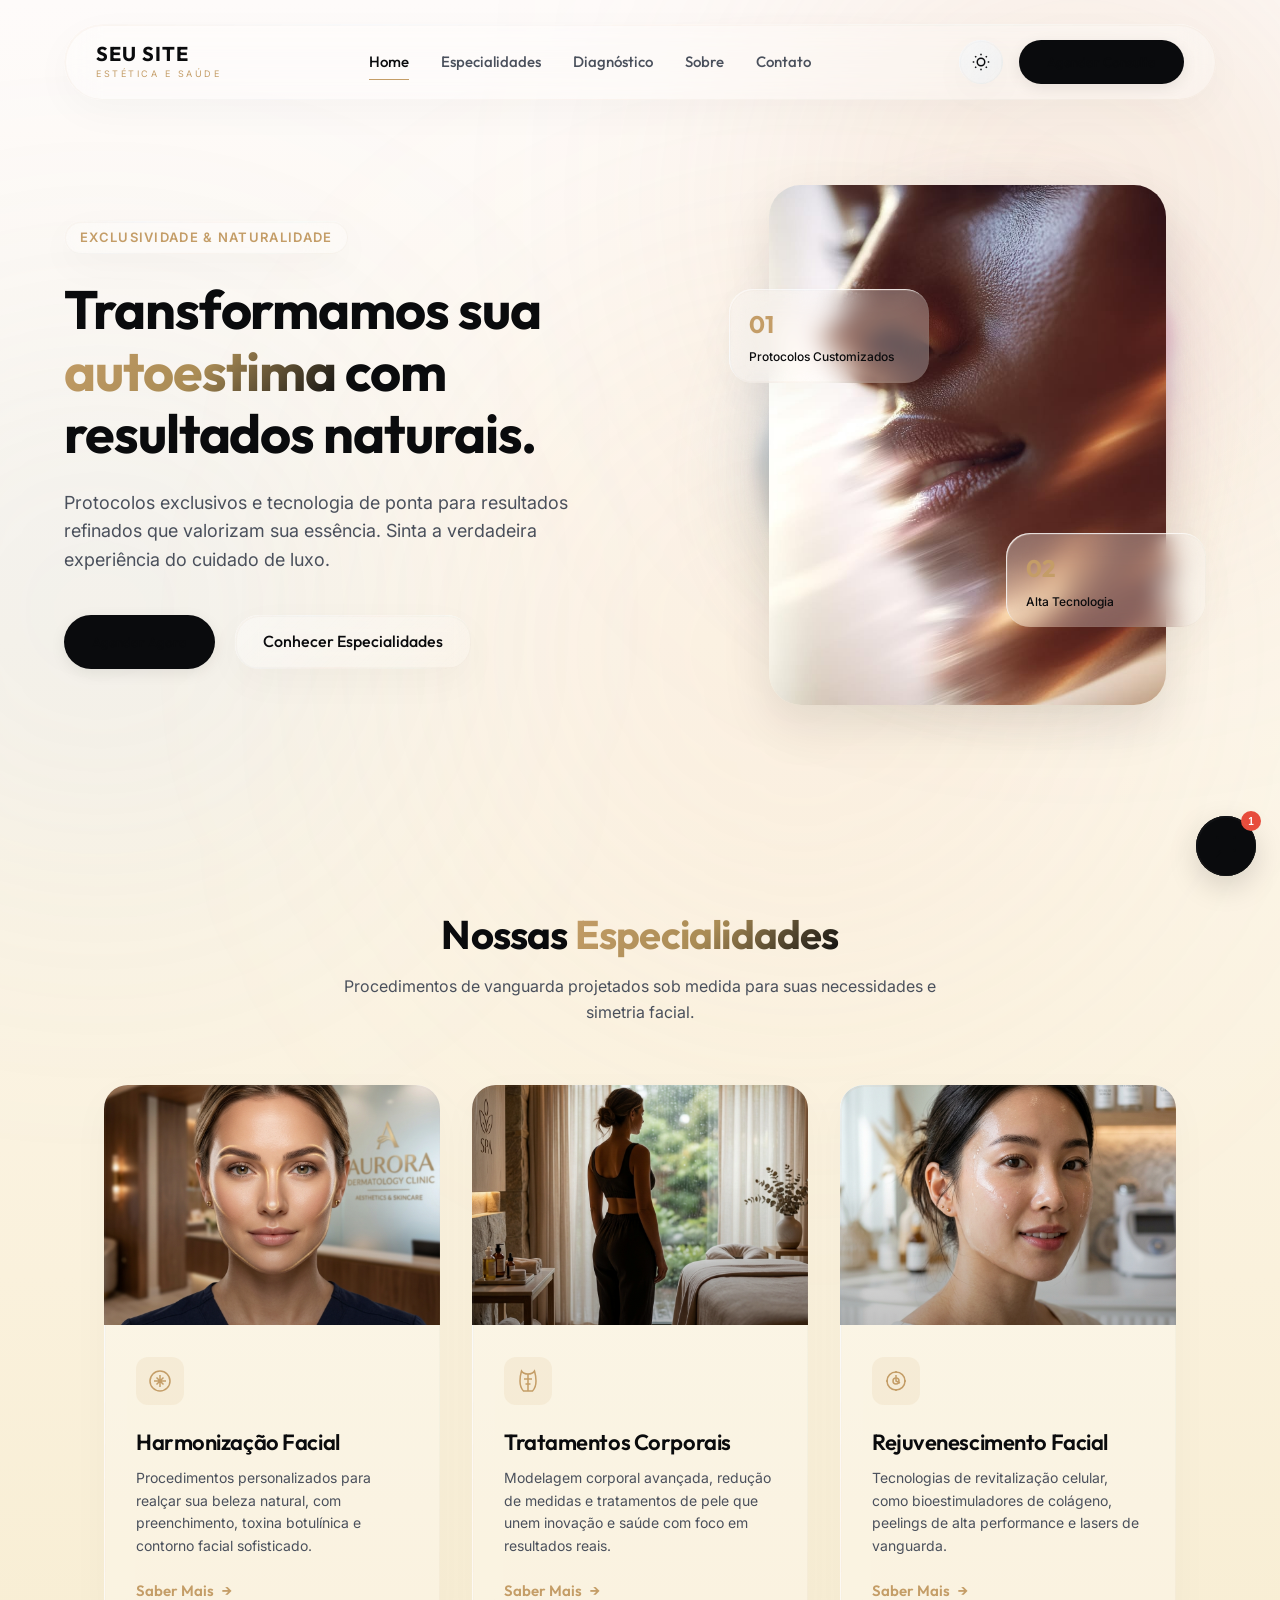
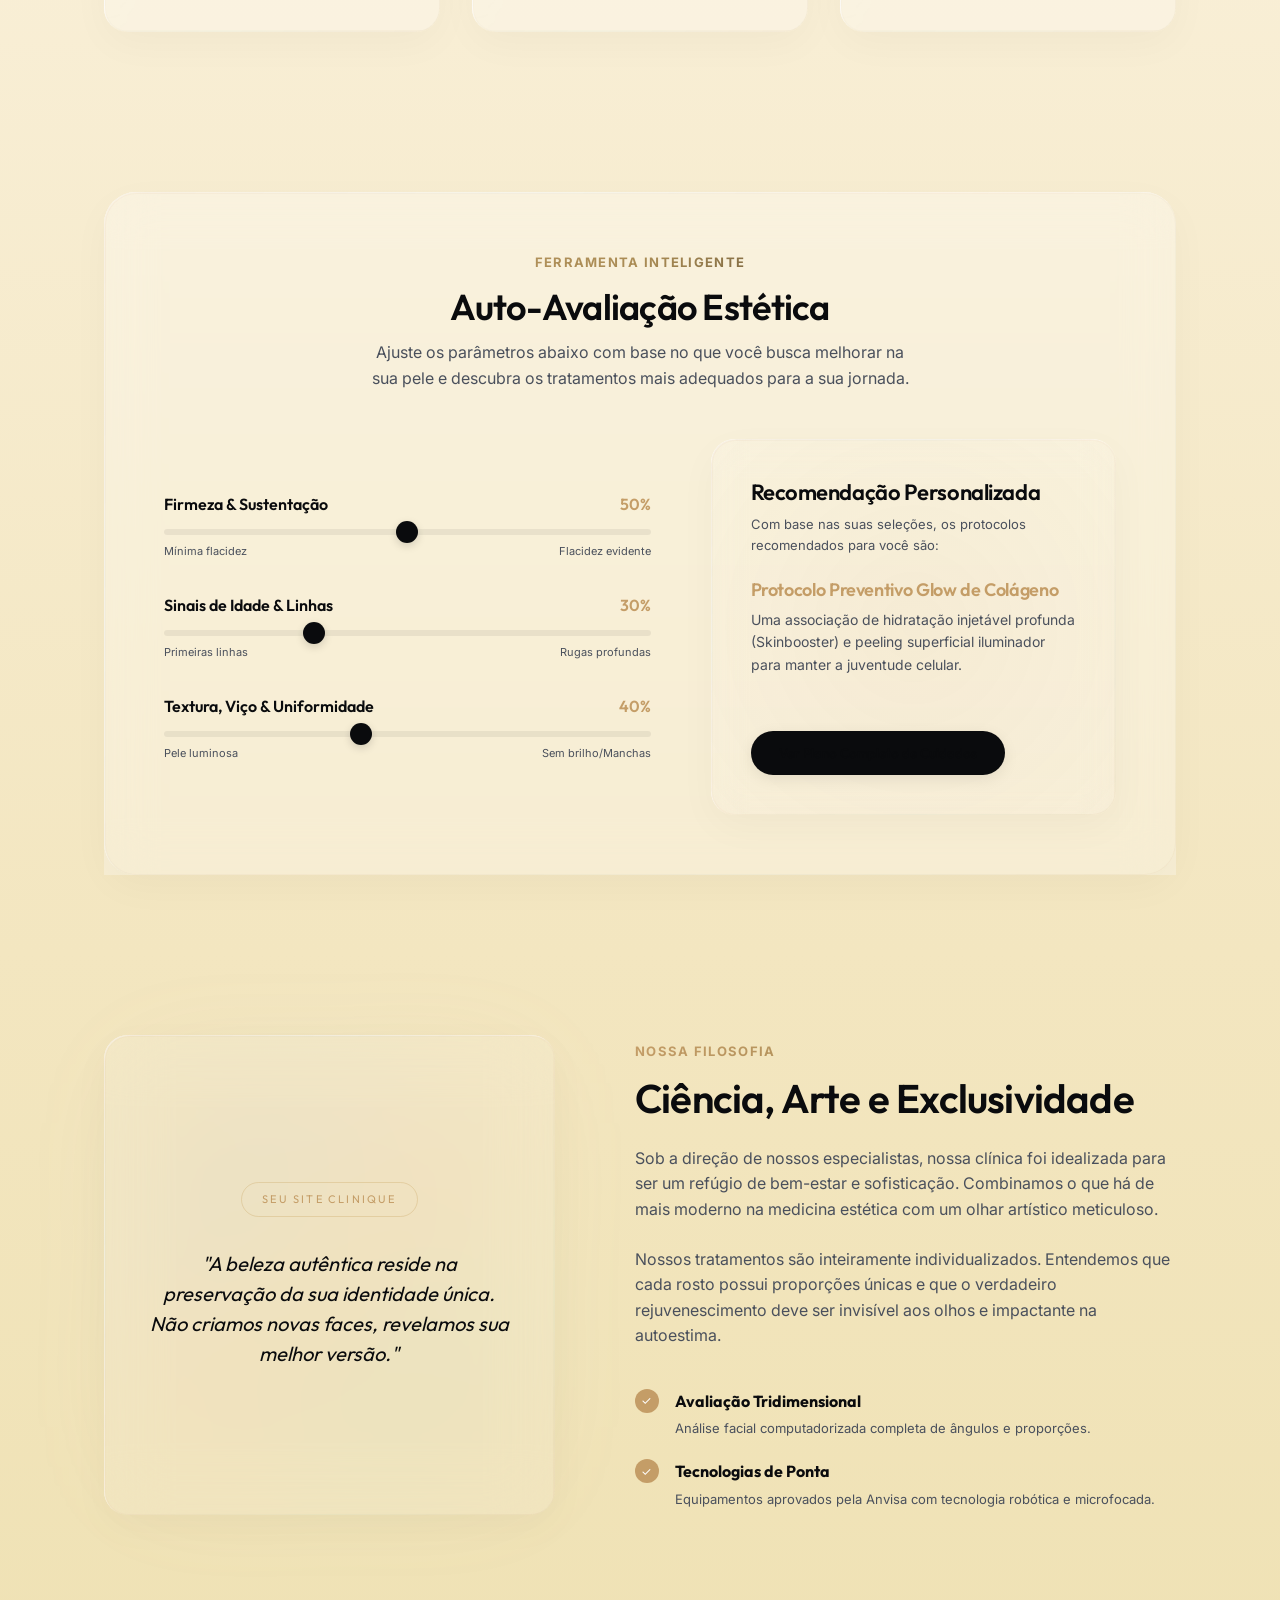
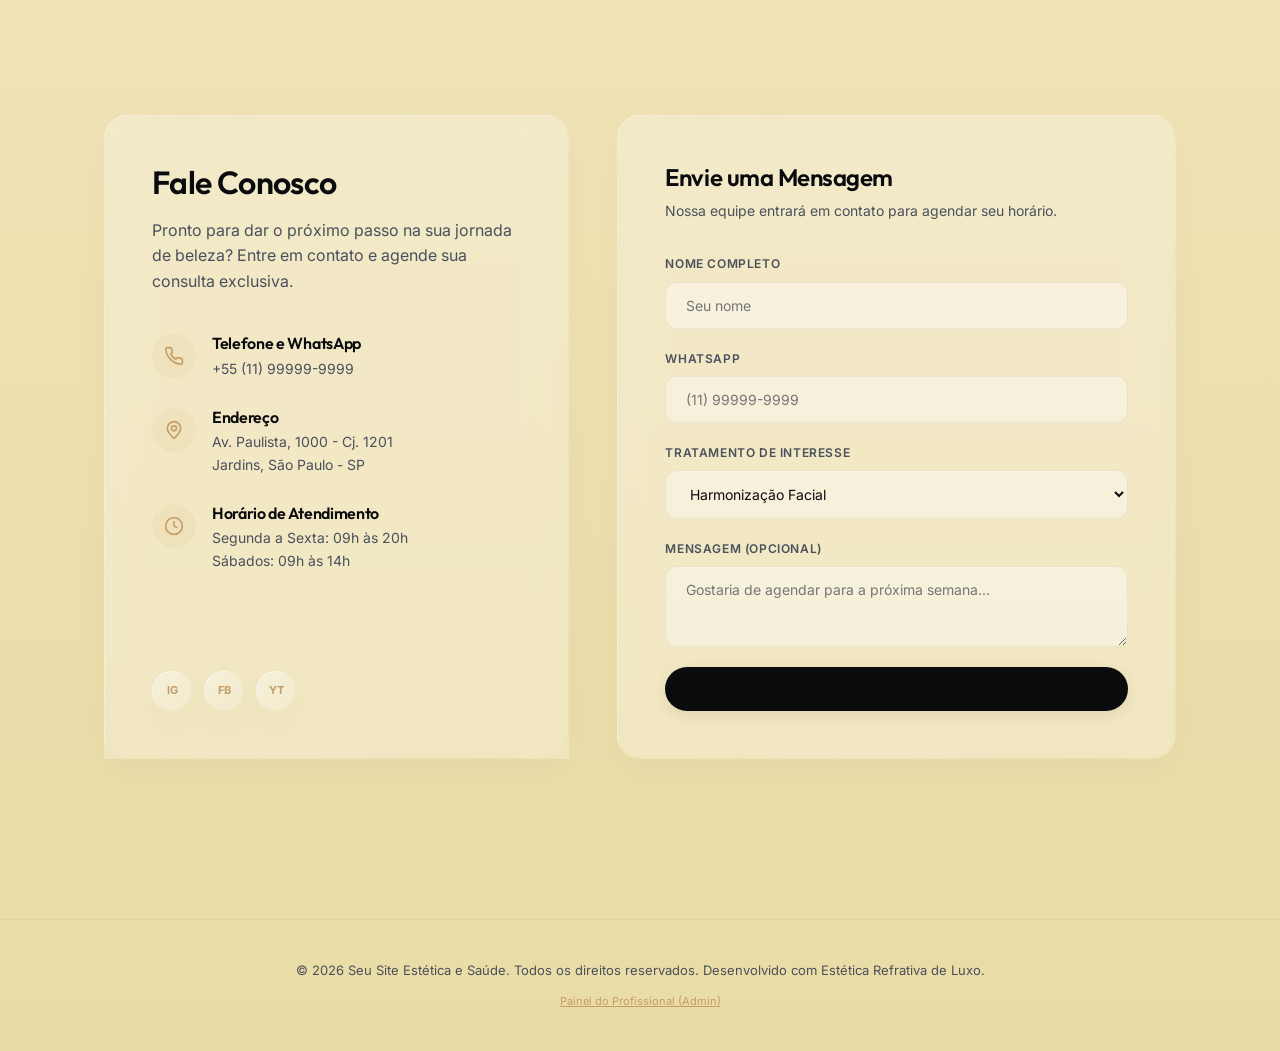
==== commit d251570e: "feat: implement online booking wizard, interactive AI chatbot concierge, and professional admin pane" ====
--- a/index.html
+++ b/index.html
@@ -69,9 +69,9 @@
                         <svg width="18" height="18" viewBox="0 0 24 24" fill="none" stroke="currentColor" stroke-width="2"><path d="M21 12.79A9 9 0 1 1 11.21 3 7 7 0 0 0 21 12.79z"></path></svg>
                     </span>
                 </button>
-                <a href="https://wa.me/5511999999999?text=Ol%C3%A1%2C+gostaria+de+agendar+uma+consulta+de+est%C3%A9tica+premium." target="_blank" class="btn-primary" id="btn-header-cta">
+                <button onclick="openDrawer('booking')" class="btn-primary" id="btn-header-cta">
                     <span>Agendar Consulta</span>
-                </a>
+                </button>
                 <button class="mobile-menu-toggle" id="mobile-toggle" aria-label="Abrir menu">
                     <span></span>
                     <span></span>
@@ -93,9 +93,9 @@
                     Protocolos exclusivos e tecnologia de ponta para resultados refinados que valorizam sua essência. Sinta a verdadeira experiência do cuidado de luxo.
                 </p>
                 <div class="hero-actions">
-                    <a href="https://wa.me/5511999999999?text=Ol%C3%A1%2C+gostaria+de+agendar+uma+consulta+de+est%C3%A9tica+premium." target="_blank" class="btn-primary hover-refract">
+                    <button onclick="openDrawer('booking')" class="btn-primary hover-refract">
                         <span>Agendar Agora</span>
-                    </a>
+                    </button>
                     <a href="#especialidades" class="btn-secondary glass-panel">
                         <span>Conhecer Especialidades</span>
                     </a>
@@ -420,6 +420,7 @@
     <!-- Footer -->
     <footer class="main-footer">
         <p>&copy; 2026 Seu Site Estética e Saúde. Todos os direitos reservados. Desenvolvido com Estética Refrativa de Luxo.</p>
+        <p style="margin-top: 12px; font-size: 11px;"><a href="#" onclick="openDrawer('admin'); return false;" style="color: var(--color-accent); text-decoration: underline;">Painel do Profissional (Admin)</a></p>
     </footer>
 
     <!-- Specialty Detail Drawers (Laterais / Sliders) -->
@@ -542,28 +543,240 @@
         </div>
     </div>
 
-    <!-- Drawer: Diagnostic Simulator Result Details -->
-    <div class="drawer glass-panel" id="drawer-diagnostic">
+    <!-- Drawer: Direct Booking Wizard -->
+    <div class="drawer glass-panel" id="drawer-booking">
         <button class="drawer-close" onclick="closeAllDrawers()">&times;</button>
         <div class="drawer-content">
-            <span class="drawer-tag">Diagnóstico Exclusivo</span>
-            <h2>Seu Cronograma Sugerido</h2>
-            <div class="diagnostic-summary-box glass-panel">
-                <h4>Status do Diagnóstico</h4>
-                <p id="diag-summary-text">Avaliando parâmetros de sustentação, linhas e viço.</p>
-            </div>
+            <span class="drawer-tag">Agendamento Online</span>
+            <h2>Agende seu Horário</h2>
             
-            <div class="diagnostic-details-list" id="diag-details-list">
-                <!-- Dynamically filled by JS based on slider configuration -->
-            </div>
-
-            <div class="clinic-assurance glass-panel">
-                <p><strong>Nota de Segurança:</strong> Este simulador oferece uma recomendação preliminar baseada em parâmetros estéticos comuns. Uma consulta clínica presencial com nossos especialistas é indispensável para traçar o plano definitivo.</p>
-            </div>
-
-            <button class="btn-primary full-width text-center" onclick="sendDiagnosticToWhatsApp()">
-                <span>Enviar Diagnóstico e Agendar via WhatsApp</span>
-            </button>
+            <div class="booking-wizard">
+                <!-- Step Progress Indicator -->
+                <div class="wizard-steps">
+                    <span class="step active" id="step-dot-1">1</span>
+                    <span class="step-line"></span>
+                    <span class="step" id="step-dot-2">2</span>
+                    <span class="step-line"></span>
+                    <span class="step" id="step-dot-3">3</span>
+                </div>
+
+                <!-- Step 1: Service Selection -->
+                <div class="wizard-tab active" id="booking-step-1">
+                    <h3>1. Selecione o Tratamento</h3>
+                    <div class="booking-services-list">
+                        <label class="booking-service-option glass-panel">
+                            <input type="radio" name="booking-service" value="harmonizacao" checked onchange="updateBookingServiceSelection()">
+                            <div class="service-option-details">
+                                <strong>Harmonização Facial</strong>
+                                <span class="service-price" id="book-price-harmonizacao">A partir de R$ 1.500</span>
+                            </div>
+                        </label>
+                        <label class="booking-service-option glass-panel">
+                            <input type="radio" name="booking-service" value="corporal" onchange="updateBookingServiceSelection()">
+                            <div class="service-option-details">
+                                <strong>Tratamentos Corporais</strong>
+                                <span class="service-price" id="book-price-corporal">A partir de R$ 800</span>
+                            </div>
+                        </label>
+                        <label class="booking-service-option glass-panel">
+                            <input type="radio" name="booking-service" value="rejuvenescimento" onchange="updateBookingServiceSelection()">
+                            <div class="service-option-details">
+                                <strong>Rejuvenescimento Facial</strong>
+                                <span class="service-price" id="book-price-rejuvenescimento">A partir de R$ 1.200</span>
+                            </div>
+                        </label>
+                    </div>
+                    <button class="btn-primary full-width text-center" style="margin-top: 24px;" onclick="goToBookingStep(2)">
+                        <span>Avançar para Data e Hora</span>
+                    </button>
+                </div>
+
+                <!-- Step 2: Date and Time Selection -->
+                <div class="wizard-tab" id="booking-step-2">
+                    <h3>2. Escolha Data e Horário</h3>
+                    
+                    <div class="input-group">
+                        <label for="booking-date">Data de Preferência</label>
+                        <input type="date" id="booking-date" onchange="renderAvailableSlots()">
+                    </div>
+
+                    <label class="input-group-label" style="font-size: 12px; font-weight: 600; text-transform: uppercase; color: var(--color-text-secondary); margin-bottom: 8px; display: block;">Horários Disponíveis</label>
+                    <div class="booking-slots-grid" id="booking-slots-container">
+                        <!-- Dynamically rendered slots -->
+                        <p class="no-slots-message">Selecione uma data para ver os horários.</p>
+                    </div>
+
+                    <div class="wizard-actions" style="margin-top: 24px; display: flex; gap: 16px;">
+                         <button type="button" class="btn-secondary glass-panel full-width" onclick="goToBookingStep(1)"><span>Voltar</span></button>
+                         <button type="button" class="btn-primary full-width" onclick="goToBookingStep(3)"><span>Avançar</span></button>
+                    </div>
+                </div>
+
+                <!-- Step 3: Client Info & Submit -->
+                <div class="wizard-tab" id="booking-step-3">
+                    <h3>3. Confirme seus Dados</h3>
+                    
+                    <div class="booking-summary-ticket glass-panel" style="margin-bottom: 24px; padding: 20px;">
+                        <h4 id="summary-service-title">Harmonização Facial</h4>
+                        <p id="summary-datetime">Aguardando seleção...</p>
+                        <strong id="summary-price" style="color: var(--color-accent); font-size: 18px; display: block; margin-top: 8px;">R$ 1.500</strong>
+                    </div>
+
+                    <form id="booking-form" onsubmit="submitBooking(event)">
+                        <div class="input-group">
+                            <label for="booking-name">Nome Completo</label>
+                            <input type="text" id="booking-name" required placeholder="Seu nome">
+                        </div>
+                        <div class="input-group">
+                            <label for="booking-phone">WhatsApp</label>
+                            <input type="tel" id="booking-phone" required placeholder="(11) 99999-9999">
+                        </div>
+                        <div class="input-group">
+                            <label for="booking-email">E-mail</label>
+                            <input type="email" id="booking-email" required placeholder="seu@email.com">
+                        </div>
+                        <div class="wizard-actions" style="margin-top: 24px; display: flex; gap: 16px;">
+                            <button type="button" class="btn-secondary glass-panel full-width" onclick="goToBookingStep(2)"><span>Voltar</span></button>
+                            <button type="submit" class="btn-primary full-width"><span>Confirmar Agendamento</span></button>
+                        </div>
+                    </form>
+                </div>
+
+                <!-- Success Screen -->
+                <div class="wizard-tab" id="booking-step-success" style="text-align: center; padding: 20px 0;">
+                    <div class="success-icon" style="background: rgba(46, 204, 113, 0.1); color: #2ecc71; width: 60px; height: 60px; border-radius: 50%; display: inline-flex; align-items: center; justify-content: center; font-size: 24px; margin-bottom: 20px;">✓</div>
+                    <h3>Agendamento Confirmado!</h3>
+                    <p style="color: var(--color-text-secondary); margin-bottom: 24px; font-size: 14px;">Seu horário foi reservado sem filas. Em breve, enviaremos um lembrete no seu WhatsApp.</p>
+                    
+                    <div class="booking-receipt glass-panel" style="padding: 20px; text-align: left; margin-bottom: 32px;">
+                        <p><strong>Código:</strong> <span id="receipt-code">#A8F2K</span></p>
+                        <p><strong>Procedimento:</strong> <span id="receipt-service">Harmonização Facial</span></p>
+                        <p><strong>Data/Hora:</strong> <span id="receipt-datetime">23/07/2026 às 14:00</span></p>
+                        <p><strong>Valor:</strong> <span id="receipt-price" style="color: var(--color-accent); font-weight: 600;">R$ 1.500</span></p>
+                    </div>
+                    
+                    <button type="button" class="btn-primary full-width text-center" onclick="closeAllDrawers()">
+                        <span>Concluir</span>
+                    </button>
+                </div>
+            </div>
+        </div>
+    </div>
+
+    <!-- Drawer: Professional Administrative Panel -->
+    <div class="drawer glass-panel" id="drawer-admin">
+        <button class="drawer-close" onclick="closeAllDrawers()">&times;</button>
+        <div class="drawer-content">
+            <span class="drawer-tag">Painel de Controle</span>
+            <h2>Área Administrativa</h2>
+            
+            <div class="admin-tabs" style="display: flex; gap: 8px; margin-bottom: 24px;">
+                <button class="admin-tab-btn active" id="btn-tab-prices" onclick="switchAdminTab('prices')">Valores</button>
+                <button class="admin-tab-btn" id="btn-tab-slots" onclick="switchAdminTab('slots')">Agenda</button>
+                <button class="admin-tab-btn" id="btn-tab-bookings" onclick="switchAdminTab('bookings')">Agendamentos</button>
+            </div>
+
+            <!-- Admin Tab 1: Prices & Services -->
+            <div class="admin-tab-content active" id="admin-tab-prices">
+                <h3>Configurar Valores dos Serviços</h3>
+                <p style="font-size: 12px; color: var(--color-text-secondary); margin-bottom: 20px;">Edite os custos mínimos de cada procedimento. O Chatbot AI e o Agendador serão atualizados instantaneamente.</p>
+                
+                <div class="input-group">
+                    <label for="admin-price-harmonizacao">Preço Mínimo: Harmonização Facial</label>
+                    <input type="number" id="admin-price-harmonizacao" min="0" onchange="saveAdminPrices()">
+                </div>
+                <div class="input-group">
+                    <label for="admin-price-corporal">Preço Mínimo: Tratamentos Corporais</label>
+                    <input type="number" id="admin-price-corporal" min="0" onchange="saveAdminPrices()">
+                </div>
+                <div class="input-group">
+                    <label for="admin-price-rejuvenescimento">Preço Mínimo: Rejuvenescimento Facial</label>
+                    <input type="number" id="admin-price-rejuvenescimento" min="0" onchange="saveAdminPrices()">
+                </div>
+                
+                <h3 style="margin-top: 32px;">Configurar FAQ do Chatbot AI</h3>
+                <p style="font-size: 12px; color: var(--color-text-secondary); margin-bottom: 20px;">Edite as respostas automáticas para dúvidas gerais.</p>
+                
+                <div class="input-group">
+                    <label for="admin-faq-endereco">Onde fica a clínica? (Endereço)</label>
+                    <textarea id="admin-faq-endereco" rows="2" onchange="saveAdminFAQ()"></textarea>
+                </div>
+                <div class="input-group">
+                    <label for="admin-faq-retorno">Como funciona a consulta de retorno?</label>
+                    <textarea id="admin-faq-retorno" rows="2" onchange="saveAdminFAQ()"></textarea>
+                </div>
+            </div>
+
+            <!-- Admin Tab 2: Availability Calendar -->
+            <div class="admin-tab-content" id="admin-tab-slots">
+                <h3>Gerenciar Disponibilidade</h3>
+                <p style="font-size: 12px; color: var(--color-text-secondary); margin-bottom: 20px;">Selecione os dias da semana e horários padrões em que a clínica está aberta para agendamentos online.</p>
+                
+                <label class="input-group-label" style="font-size: 12px; font-weight: 600; text-transform: uppercase; color: var(--color-text-secondary); margin-bottom: 12px; display: block;">Dias de Atendimento</label>
+                <div class="admin-days-grid" style="display: flex; flex-wrap: wrap; gap: 8px; margin-bottom: 24px;">
+                    <label class="day-checkbox-label"><input type="checkbox" id="check-day-1" onchange="saveAdminAvailability()"> Seg</label>
+                    <label class="day-checkbox-label"><input type="checkbox" id="check-day-2" onchange="saveAdminAvailability()"> Ter</label>
+                    <label class="day-checkbox-label"><input type="checkbox" id="check-day-3" onchange="saveAdminAvailability()"> Qua</label>
+                    <label class="day-checkbox-label"><input type="checkbox" id="check-day-4" onchange="saveAdminAvailability()"> Qui</label>
+                    <label class="day-checkbox-label"><input type="checkbox" id="check-day-5" onchange="saveAdminAvailability()"> Sex</label>
+                    <label class="day-checkbox-label"><input type="checkbox" id="check-day-6" onchange="saveAdminAvailability()"> Sáb</label>
+                </div>
+
+                <label class="input-group-label" style="font-size: 12px; font-weight: 600; text-transform: uppercase; color: var(--color-text-secondary); margin-bottom: 12px; display: block;">Horários Padrões</label>
+                <div class="admin-hours-list" id="admin-hours-container" style="display: grid; grid-template-columns: repeat(3, 1fr); gap: 8px;">
+                    <!-- Checked hours will be rendered here -->
+                </div>
+            </div>
+
+            <!-- Admin Tab 3: Active Client Bookings -->
+            <div class="admin-tab-content" id="admin-tab-bookings">
+                <h3>Agendamentos Efetuados</h3>
+                <p style="font-size: 12px; color: var(--color-text-secondary); margin-bottom: 20px;">Lista de horários reservados por clientes diretamente pelo site.</p>
+                
+                <div class="admin-bookings-list" id="admin-bookings-container">
+                    <p class="no-bookings-message">Nenhum agendamento realizado até o momento.</p>
+                </div>
+            </div>
+        </div>
+    </div>
+
+    <!-- Floating AI Chatbot Widget -->
+    <div class="ai-chat-widget" id="ai-chat-widget">
+        <button class="chat-trigger glass-panel" id="chat-trigger" aria-label="Abrir assistente virtual">
+            <svg width="24" height="24" viewBox="0 0 24 24" fill="none" stroke="currentColor" stroke-width="2">
+                <path d="M21 15a2 2 0 0 1-2 2H7l-4 4V5a2 2 0 0 1 2-2h14a2 2 0 0 1 2 2z"></path>
+            </svg>
+            <span class="chat-badge" id="chat-badge-bubble">1</span>
+        </button>
+        <div class="chat-window glass-panel" id="chat-window">
+            <div class="chat-header">
+                <div class="chat-avatar">AI</div>
+                <div class="chat-status-info">
+                    <h4>Assistente Concierge AI</h4>
+                    <span>Online | Responde na hora</span>
+                </div>
+                <button class="chat-close" id="chat-close-btn">&times;</button>
+            </div>
+            <div class="chat-messages" id="chat-messages">
+                <div class="chat-msg bot">
+                    <p>Olá! Sou o Concierge Virtual do Seu Site. Posso tirar dúvidas sobre nossos tratamentos, preços e horários disponíveis. Como posso ajudar?</p>
+                </div>
+            </div>
+            <div class="chat-chips" id="chat-chips">
+                <button onclick="sendQuickMessage('Quais são os serviços?')">Serviços</button>
+                <button onclick="sendQuickMessage('Quanto custa a Harmonização?')">Preços</button>
+                <button onclick="sendQuickMessage('Quais horários livres vocês têm?')">Horários Livres</button>
+                <button onclick="openBookingFromChat()">Agendar Direto</button>
+            </div>
+            <form class="chat-input-area" id="chat-input-form" onsubmit="handleChatSubmit(event)">
+                <input type="text" id="chat-input-field" placeholder="Pergunte sobre preços, horários..." autocomplete="off">
+                <button type="submit" aria-label="Enviar mensagem">
+                    <svg width="18" height="18" viewBox="0 0 24 24" fill="none" stroke="currentColor" stroke-width="2">
+                        <line x1="22" y1="2" x2="11" y2="13"></line>
+                        <polygon points="22 2 15 22 11 13 2 9 22 2"></polygon>
+                    </svg>
+                </button>
+            </form>
         </div>
     </div>
 
--- a/style.css
+++ b/style.css
@@ -1763,3 +1763,651 @@
         display: none;
     }
 }
+
+/* ==========================================================================
+   AI CONCIERGE CHATBOT WIDGET
+   ========================================================================== */
+
+.ai-chat-widget {
+    position: fixed;
+    bottom: 24px;
+    right: 24px;
+    z-index: 1800;
+    font-family: var(--font-primary);
+}
+
+.chat-trigger {
+    width: 60px;
+    height: 60px;
+    border-radius: 50%;
+    border: none;
+    background: var(--color-text-primary);
+    color: var(--bg-main);
+    cursor: pointer;
+    display: flex;
+    align-items: center;
+    justify-content: center;
+    box-shadow: 0 10px 30px rgba(0, 0, 0, 0.15);
+    transition: var(--transition-bounce);
+    position: relative;
+}
+
+.chat-trigger:hover {
+    transform: scale(1.1);
+}
+
+.chat-trigger::before {
+    background: var(--color-text-primary);
+}
+
+.chat-trigger svg {
+    color: var(--bg-main);
+}
+
+.chat-badge {
+    position: absolute;
+    top: -5px;
+    right: -5px;
+    background: #e74c3c;
+    color: white;
+    font-size: 10px;
+    font-weight: 700;
+    width: 20px;
+    height: 20px;
+    border-radius: 50%;
+    display: flex;
+    align-items: center;
+    justify-content: center;
+    border: 2px solid var(--bg-main);
+    animation: badgePulse 2s infinite;
+}
+
+@keyframes badgePulse {
+    0% { transform: scale(1); }
+    50% { transform: scale(1.15); }
+    100% { transform: scale(1); }
+}
+
+.chat-window {
+    position: absolute;
+    bottom: 80px;
+    right: 0;
+    width: 360px;
+    height: 500px;
+    border-radius: 24px;
+    display: flex;
+    flex-direction: column;
+    overflow: hidden;
+    opacity: 0;
+    pointer-events: none;
+    transform: translateY(20px) scale(0.95);
+    transition: var(--transition-smooth);
+    box-shadow: 0 15px 50px rgba(0, 0, 0, 0.12);
+}
+
+.chat-window.active {
+    opacity: 1;
+    pointer-events: auto;
+    transform: translateY(0) scale(1);
+}
+
+.chat-window::before {
+    background: rgba(255, 255, 255, 0.75);
+    backdrop-filter: blur(30px);
+    -webkit-backdrop-filter: blur(30px);
+}
+
+body[data-theme="dark"] .chat-window::before {
+    background: rgba(10, 13, 18, 0.75);
+}
+
+.chat-header {
+    padding: 16px 20px;
+    border-bottom: 1px solid rgba(0, 0, 0, 0.04);
+    display: flex;
+    align-items: center;
+    gap: 12px;
+    background: rgba(255, 255, 255, 0.2);
+}
+
+body[data-theme="dark"] .chat-header {
+    border-bottom: 1px solid rgba(255, 255, 255, 0.04);
+    background: rgba(0, 0, 0, 0.1);
+}
+
+.chat-avatar {
+    width: 36px;
+    height: 36px;
+    border-radius: 50%;
+    background: var(--color-accent);
+    color: white;
+    font-weight: 700;
+    font-size: 13px;
+    display: flex;
+    align-items: center;
+    justify-content: center;
+    font-family: var(--font-heading);
+}
+
+.chat-status-info {
+    flex-grow: 1;
+}
+
+.chat-status-info h4 {
+    font-size: 14px;
+    line-height: 1.2;
+    color: var(--color-text-primary);
+}
+
+.chat-status-info span {
+    font-size: 11px;
+    color: var(--color-accent);
+}
+
+.chat-close {
+    background: none;
+    border: none;
+    font-size: 20px;
+    color: var(--color-text-secondary);
+    cursor: pointer;
+}
+
+.chat-messages {
+    flex-grow: 1;
+    padding: 20px;
+    overflow-y: auto;
+    display: flex;
+    flex-direction: column;
+    gap: 12px;
+}
+
+.chat-msg {
+    max-width: 85%;
+    padding: 10px 14px;
+    border-radius: 16px;
+    font-size: 13px;
+    line-height: 1.4;
+}
+
+.chat-msg.bot {
+    background: rgba(0, 0, 0, 0.03);
+    color: var(--color-text-primary);
+    align-self: flex-start;
+    border-bottom-left-radius: 4px;
+    border: 1px solid rgba(0, 0, 0, 0.02);
+}
+
+body[data-theme="dark"] .chat-msg.bot {
+    background: rgba(255, 255, 255, 0.04);
+    border: 1px solid rgba(255, 255, 255, 0.02);
+}
+
+.chat-msg.user {
+    background: var(--color-text-primary);
+    color: var(--bg-main);
+    align-self: flex-end;
+    border-bottom-right-radius: 4px;
+}
+
+.chat-chips {
+    display: flex;
+    gap: 6px;
+    padding: 0 20px 12px 20px;
+    overflow-x: auto;
+    scrollbar-width: none; /* Firefox */
+}
+
+.chat-chips::-webkit-scrollbar {
+    display: none; /* Chrome/Safari */
+}
+
+.chat-chips button {
+    padding: 6px 12px;
+    border-radius: 30px;
+    border: 1px solid var(--color-accent);
+    background: rgba(197, 160, 89, 0.08);
+    color: var(--color-accent);
+    font-size: 11px;
+    cursor: pointer;
+    font-weight: 500;
+    white-space: nowrap;
+    transition: var(--transition-smooth);
+}
+
+.chat-chips button:hover {
+    background: var(--color-accent);
+    color: white;
+}
+
+.chat-input-area {
+    padding: 12px 20px 20px 20px;
+    border-top: 1px solid rgba(0, 0, 0, 0.04);
+    display: flex;
+    gap: 8px;
+}
+
+body[data-theme="dark"] .chat-input-area {
+    border-top: 1px solid rgba(255, 255, 255, 0.04);
+}
+
+.chat-input-area input {
+    flex-grow: 1;
+    padding: 10px 16px;
+    border-radius: 12px;
+    border: 1px solid rgba(0, 0, 0, 0.06);
+    background: rgba(255, 255, 255, 0.4);
+    font-size: 13px;
+    color: var(--color-text-primary);
+    outline: none;
+    transition: var(--transition-smooth);
+}
+
+body[data-theme="dark"] .chat-input-area input {
+    border: 1px solid rgba(255, 255, 255, 0.06);
+    background: rgba(0, 0, 0, 0.2);
+}
+
+.chat-input-area input:focus {
+    border-color: var(--color-accent);
+    background: white;
+}
+
+body[data-theme="dark"] .chat-input-area input:focus {
+    background: black;
+}
+
+.chat-input-area button {
+    width: 38px;
+    height: 38px;
+    border-radius: 12px;
+    border: none;
+    background: var(--color-text-primary);
+    color: var(--bg-main);
+    display: flex;
+    align-items: center;
+    justify-content: center;
+    cursor: pointer;
+    transition: var(--transition-smooth);
+}
+
+.chat-input-area button:hover {
+    background: var(--color-accent);
+    color: white;
+}
+
+/* ==========================================================================
+   BOOKING WIZARD COMPONENT
+   ========================================================================== */
+
+.booking-wizard {
+    display: flex;
+    flex-direction: column;
+    margin-top: 20px;
+}
+
+.wizard-steps {
+    display: flex;
+    align-items: center;
+    justify-content: space-between;
+    margin-bottom: 32px;
+    padding: 0 10%;
+}
+
+.wizard-steps .step {
+    width: 28px;
+    height: 28px;
+    border-radius: 50%;
+    background: rgba(0, 0, 0, 0.05);
+    color: var(--color-text-secondary);
+    display: flex;
+    align-items: center;
+    justify-content: center;
+    font-size: 12px;
+    font-weight: 700;
+    transition: var(--transition-smooth);
+}
+
+body[data-theme="dark"] .wizard-steps .step {
+    background: rgba(255, 255, 255, 0.06);
+}
+
+.wizard-steps .step.active {
+    background: var(--color-accent);
+    color: white;
+    box-shadow: 0 0 15px rgba(197, 160, 89, 0.4);
+}
+
+.wizard-steps .step.completed {
+    background: var(--color-text-primary);
+    color: var(--bg-main);
+}
+
+.step-line {
+    flex-grow: 1;
+    height: 2px;
+    background: rgba(0, 0, 0, 0.04);
+    margin: 0 8px;
+}
+
+body[data-theme="dark"] .step-line {
+    background: rgba(255, 255, 255, 0.04);
+}
+
+.wizard-tab {
+    display: none;
+    animation: fadeInTab 0.5s ease forwards;
+}
+
+.wizard-tab.active {
+    display: block;
+}
+
+@keyframes fadeInTab {
+    from { opacity: 0; transform: translateY(10px); }
+    to { opacity: 1; transform: translateY(0); }
+}
+
+.wizard-tab h3 {
+    font-size: 18px;
+    margin-bottom: 20px;
+    color: var(--color-text-primary);
+}
+
+.booking-services-list {
+    display: flex;
+    flex-direction: column;
+    gap: 12px;
+}
+
+.booking-service-option {
+    padding: 16px 20px;
+    display: flex;
+    align-items: center;
+    gap: 16px;
+    cursor: pointer;
+    border: 1px solid rgba(0,0,0,0.03);
+}
+
+.booking-service-option::before {
+    background: rgba(255, 255, 255, 0.2);
+}
+
+.booking-service-option input[type="radio"] {
+    accent-color: var(--color-accent);
+    width: 18px;
+    height: 18px;
+}
+
+.service-option-details {
+    display: flex;
+    flex-direction: column;
+}
+
+.service-option-details strong {
+    font-size: 14px;
+    color: var(--color-text-primary);
+}
+
+.service-price {
+    font-size: 12px;
+    color: var(--color-accent);
+    font-weight: 500;
+}
+
+/* Time slots grid styling */
+.booking-slots-grid {
+    display: grid;
+    grid-template-columns: repeat(3, 1fr);
+    gap: 8px;
+    margin-top: 12px;
+    max-height: 200px;
+    overflow-y: auto;
+    padding-right: 4px;
+}
+
+.slot-btn {
+    padding: 10px;
+    border-radius: 10px;
+    border: 1px solid rgba(0,0,0,0.05);
+    background: rgba(255, 255, 255, 0.3);
+    color: var(--color-text-primary);
+    cursor: pointer;
+    font-size: 13px;
+    font-weight: 500;
+    transition: var(--transition-smooth);
+    text-align: center;
+}
+
+body[data-theme="dark"] .slot-btn {
+    border: 1px solid rgba(255,255,255,0.05);
+    background: rgba(0, 0, 0, 0.1);
+}
+
+.slot-btn:hover {
+    border-color: var(--color-accent);
+    color: var(--color-accent);
+}
+
+.slot-btn.selected {
+    background: var(--color-accent);
+    color: white;
+    border-color: var(--color-accent);
+}
+
+.no-slots-message {
+    grid-column: 1 / -1;
+    text-align: center;
+    font-size: 13px;
+    color: var(--color-text-secondary);
+    padding: 24px 0;
+}
+
+/* Summary Ticket & Receipts */
+.booking-summary-ticket {
+    border: 1px dashed var(--color-accent);
+}
+
+.booking-summary-ticket::before {
+    background: rgba(197, 160, 89, 0.03);
+}
+
+.booking-summary-ticket h4 {
+    font-size: 16px;
+    margin-bottom: 4px;
+}
+
+.booking-summary-ticket p {
+    font-size: 13px;
+    color: var(--color-text-secondary);
+}
+
+.booking-receipt {
+    border: 1px solid rgba(0,0,0,0.04);
+}
+
+.booking-receipt::before {
+    background: rgba(0,0,0,0.02);
+}
+
+body[data-theme="dark"] .booking-receipt::before {
+    background: rgba(255,255,255,0.02);
+}
+
+.booking-receipt p {
+    font-size: 13px;
+    margin-bottom: 8px;
+    color: var(--color-text-secondary);
+}
+
+.booking-receipt p strong {
+    color: var(--color-text-primary);
+}
+
+/* ==========================================================================
+   ADMINISTRATIVE DASHBOARD STYLES
+   ========================================================================== */
+
+.admin-tab-btn {
+    flex-grow: 1;
+    padding: 8px 12px;
+    border-radius: 10px;
+    border: 1px solid rgba(0,0,0,0.04);
+    background: rgba(255, 255, 255, 0.3);
+    color: var(--color-text-secondary);
+    cursor: pointer;
+    font-size: 13px;
+    font-family: var(--font-heading);
+    font-weight: 600;
+    transition: var(--transition-smooth);
+}
+
+body[data-theme="dark"] .admin-tab-btn {
+    border: 1px solid rgba(255,255,255,0.04);
+    background: rgba(0,0,0,0.2);
+}
+
+.admin-tab-btn.active {
+    background: var(--color-text-primary);
+    color: var(--bg-main);
+    border-color: var(--color-text-primary);
+}
+
+.admin-tab-content {
+    display: none;
+    animation: fadeInTab 0.5s ease forwards;
+}
+
+.admin-tab-content.active {
+    display: block;
+}
+
+.admin-tab-content h3 {
+    font-size: 16px;
+    margin-bottom: 8px;
+    color: var(--color-text-primary);
+}
+
+.day-checkbox-label {
+    padding: 6px 12px;
+    border-radius: 8px;
+    border: 1px solid rgba(0,0,0,0.04);
+    background: rgba(0,0,0,0.01);
+    font-size: 12px;
+    cursor: pointer;
+    display: flex;
+    align-items: center;
+    gap: 6px;
+}
+
+body[data-theme="dark"] .day-checkbox-label {
+    border: 1px solid rgba(255,255,255,0.04);
+    background: rgba(255,255,255,0.01);
+}
+
+.day-checkbox-label input {
+    accent-color: var(--color-accent);
+}
+
+.admin-hours-list .hour-checkbox-label {
+    display: flex;
+    align-items: center;
+    gap: 6px;
+    font-size: 12px;
+    padding: 6px;
+    border-radius: 6px;
+    background: rgba(0,0,0,0.02);
+    cursor: pointer;
+}
+
+body[data-theme="dark"] .admin-hours-list .hour-checkbox-label {
+    background: rgba(255,255,255,0.02);
+}
+
+.admin-hours-list input {
+    accent-color: var(--color-accent);
+}
+
+/* Admin Bookings list card */
+.admin-bookings-list {
+    display: flex;
+    flex-direction: column;
+    gap: 12px;
+}
+
+.admin-booking-card {
+    padding: 16px;
+    border-radius: 12px;
+    border: 1px solid rgba(0,0,0,0.04);
+    background: rgba(255, 255, 255, 0.4);
+    display: flex;
+    flex-direction: column;
+    gap: 8px;
+}
+
+body[data-theme="dark"] .admin-booking-card {
+    border: 1px solid rgba(255,255,255,0.04);
+    background: rgba(0, 0, 0, 0.2);
+}
+
+.admin-booking-header {
+    display: flex;
+    justify-content: space-between;
+    align-items: flex-start;
+}
+
+.admin-booking-header strong {
+    font-size: 14px;
+    color: var(--color-text-primary);
+}
+
+.admin-booking-header span {
+    font-size: 11px;
+    color: var(--color-accent);
+    font-weight: 600;
+}
+
+.admin-booking-details {
+    font-size: 12px;
+    color: var(--color-text-secondary);
+}
+
+.admin-booking-footer {
+    display: flex;
+    justify-content: flex-end;
+    margin-top: 4px;
+}
+
+.btn-cancel-booking {
+    padding: 4px 8px;
+    border-radius: 6px;
+    border: 1px solid #e74c3c;
+    background: rgba(231, 76, 60, 0.05);
+    color: #e74c3c;
+    font-size: 11px;
+    cursor: pointer;
+    font-weight: 500;
+    transition: var(--transition-smooth);
+}
+
+.btn-cancel-booking:hover {
+    background: #e74c3c;
+    color: white;
+}
+
+.no-bookings-message {
+    text-align: center;
+    font-size: 13px;
+    color: var(--color-text-secondary);
+    padding: 24px 0;
+}
+
+@media (max-width: 480px) {
+    .ai-chat-widget {
+        bottom: 12px;
+        right: 12px;
+    }
+    .chat-window {
+        width: calc(100vw - 24px);
+        height: 420px;
+    }
+}
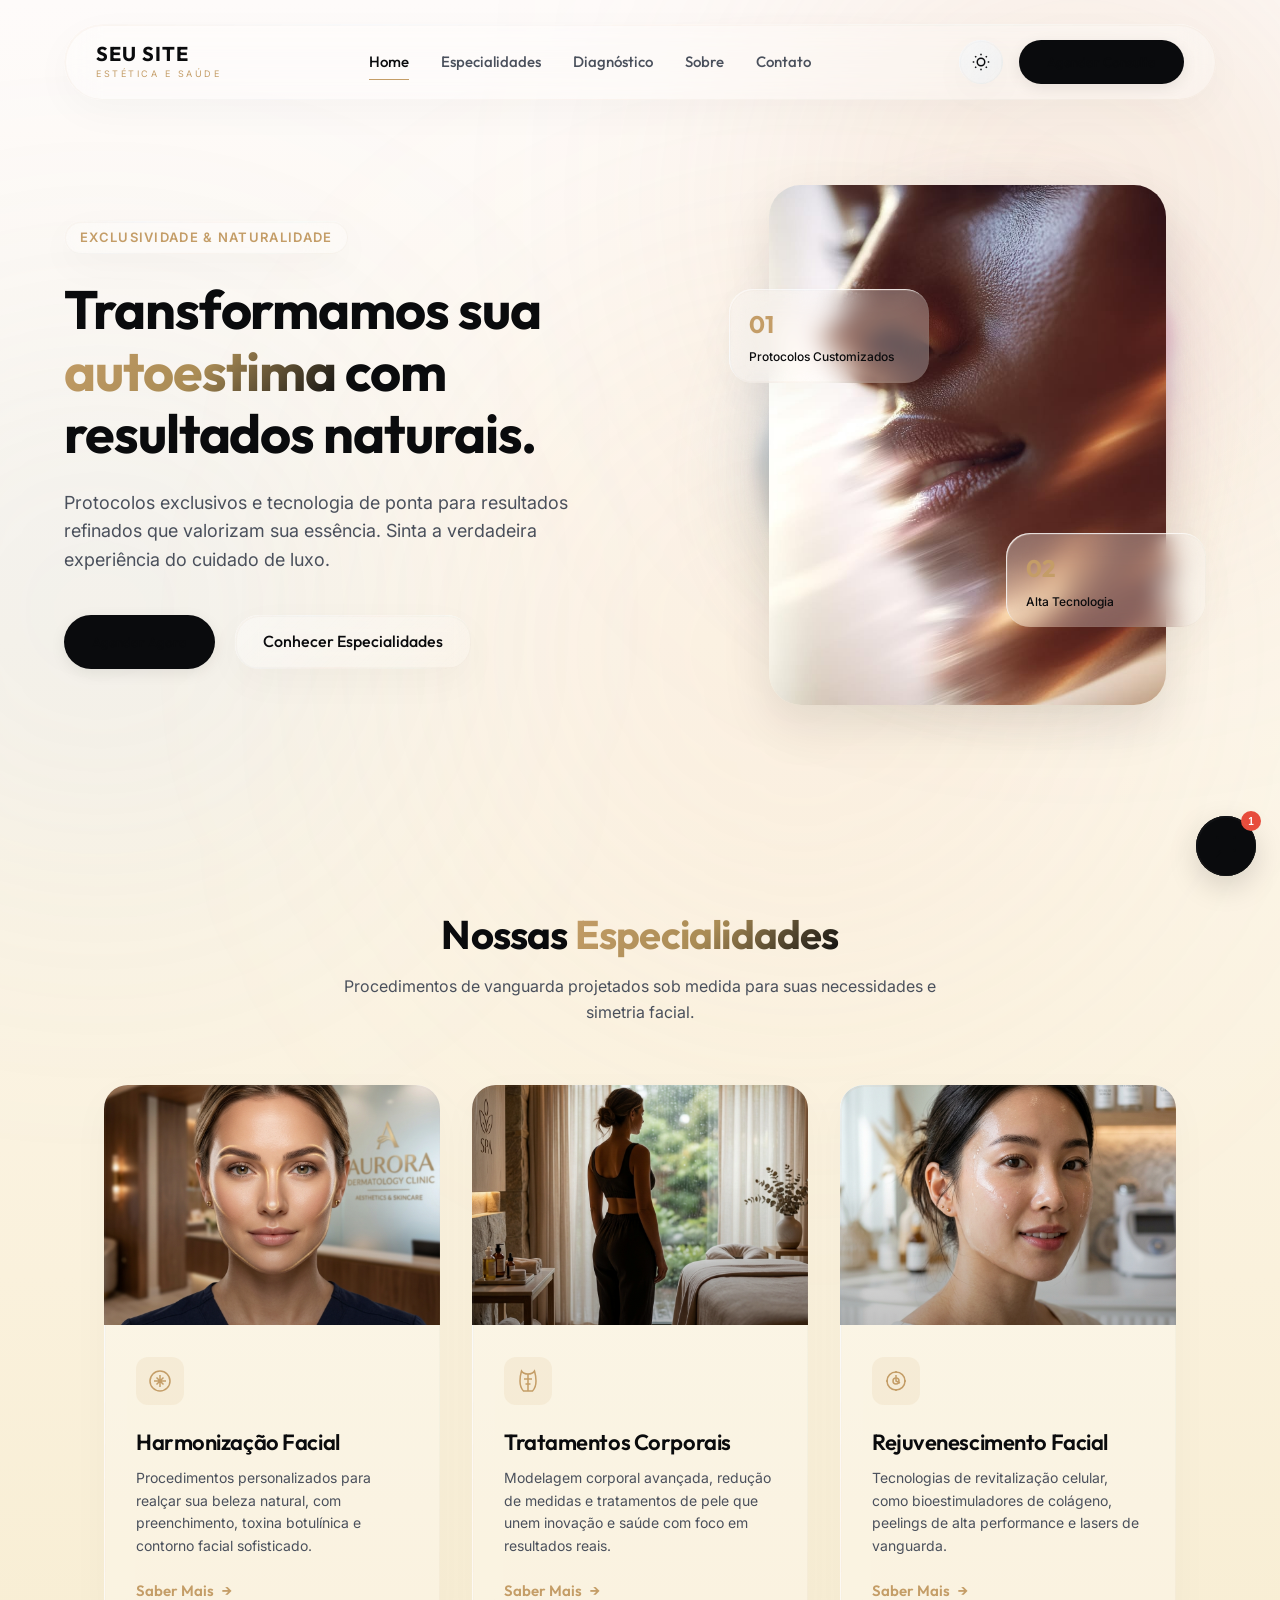
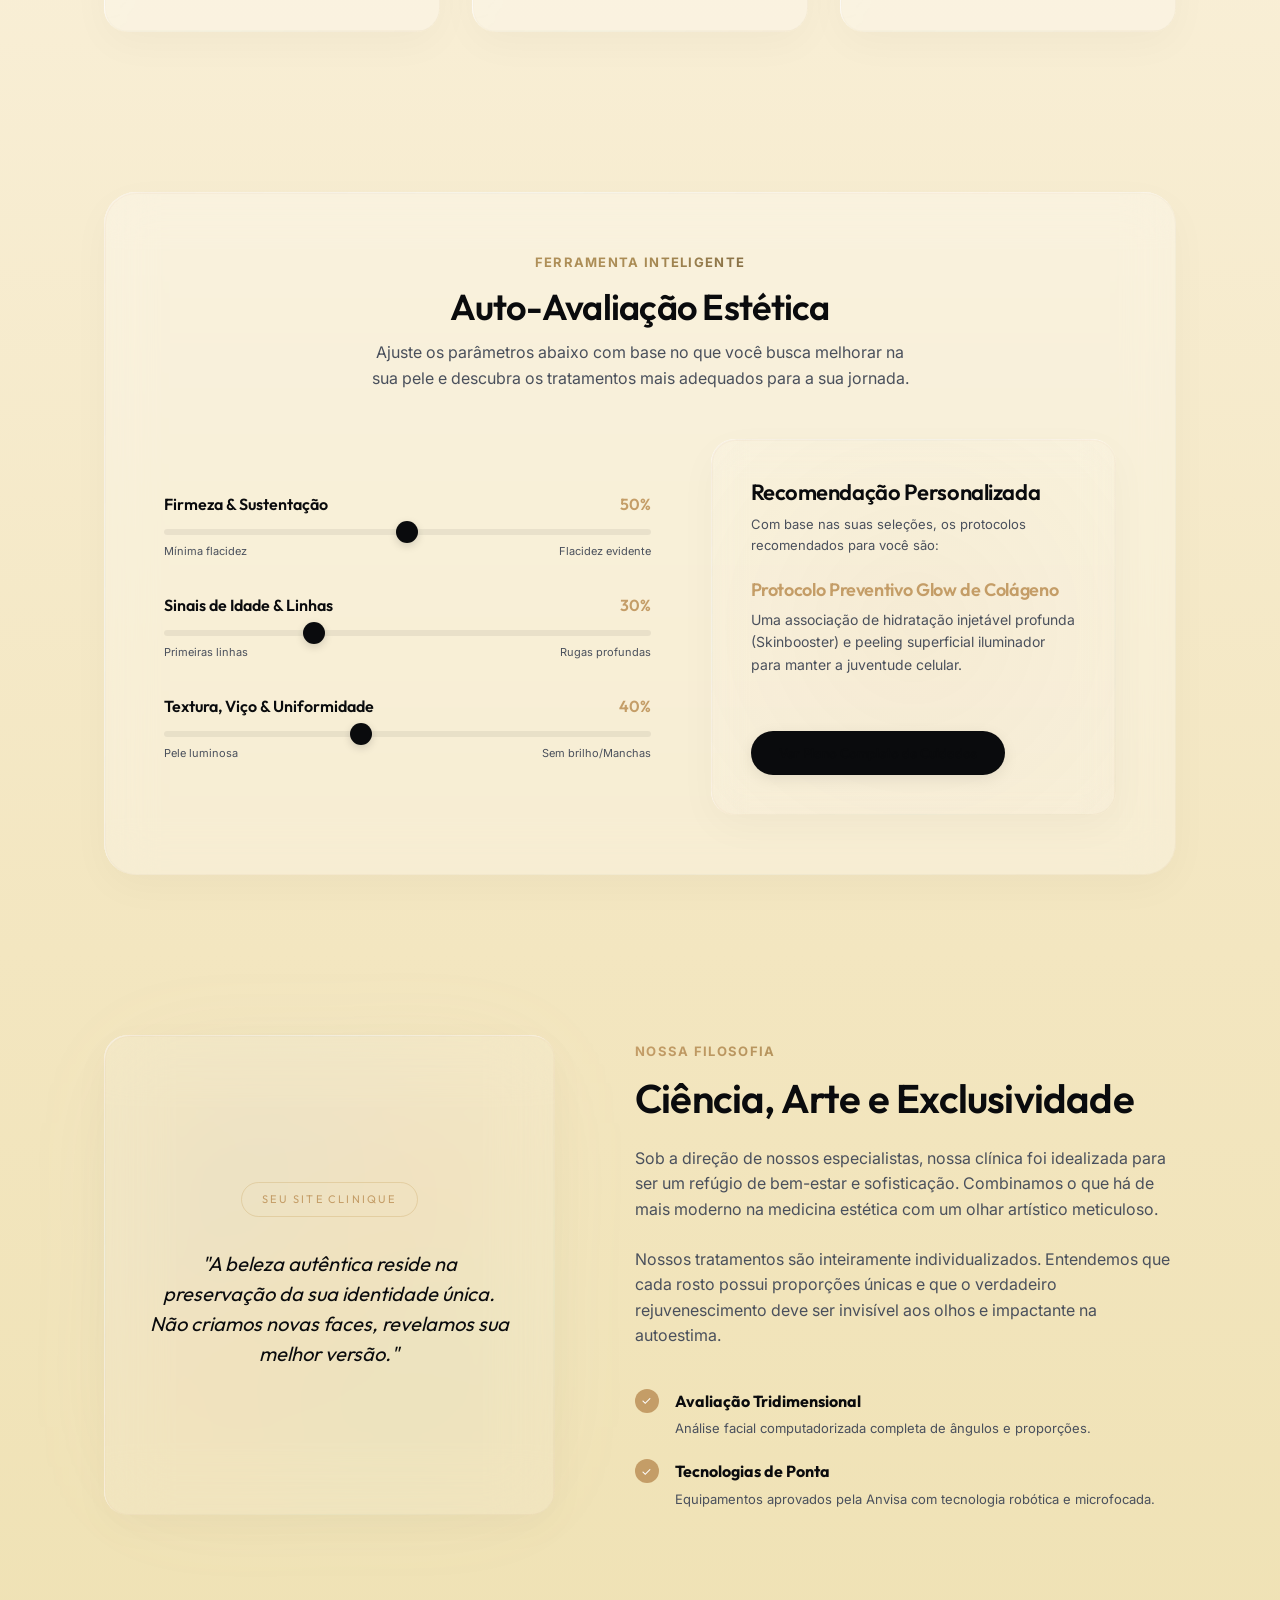
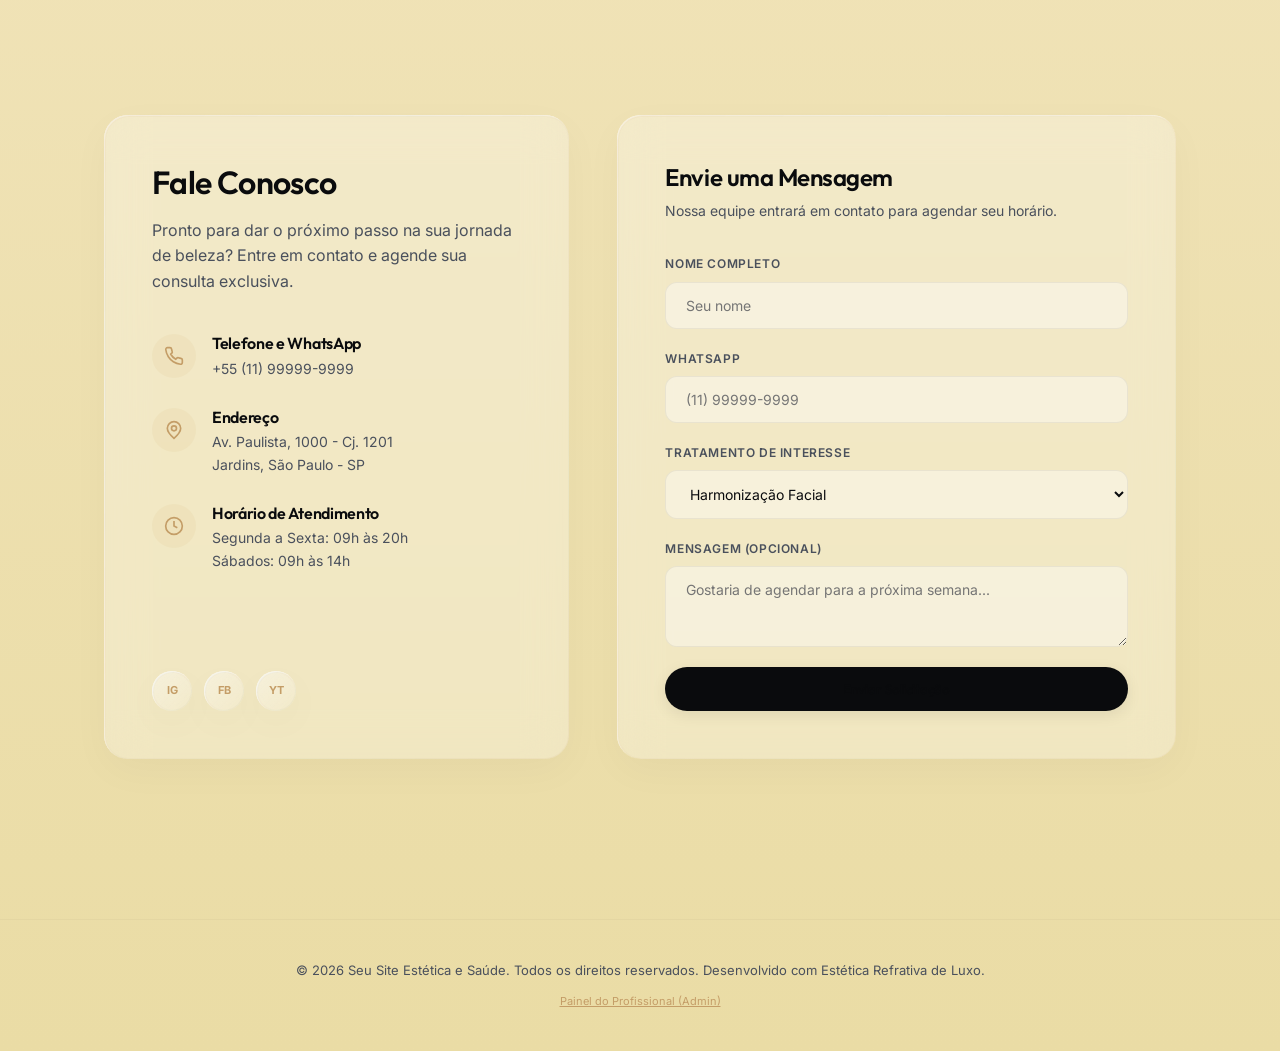
==== commit 09de8b4d: "feat: restrict admin dashboard access with passcode login gate" ====
--- a/index.html
+++ b/index.html
@@ -667,74 +667,99 @@
     <div class="drawer glass-panel" id="drawer-admin">
         <button class="drawer-close" onclick="closeAllDrawers()">&times;</button>
         <div class="drawer-content">
-            <span class="drawer-tag">Painel de Controle</span>
-            <h2>Área Administrativa</h2>
-            
-            <div class="admin-tabs" style="display: flex; gap: 8px; margin-bottom: 24px;">
-                <button class="admin-tab-btn active" id="btn-tab-prices" onclick="switchAdminTab('prices')">Valores</button>
-                <button class="admin-tab-btn" id="btn-tab-slots" onclick="switchAdminTab('slots')">Agenda</button>
-                <button class="admin-tab-btn" id="btn-tab-bookings" onclick="switchAdminTab('bookings')">Agendamentos</button>
-            </div>
-
-            <!-- Admin Tab 1: Prices & Services -->
-            <div class="admin-tab-content active" id="admin-tab-prices">
-                <h3>Configurar Valores dos Serviços</h3>
-                <p style="font-size: 12px; color: var(--color-text-secondary); margin-bottom: 20px;">Edite os custos mínimos de cada procedimento. O Chatbot AI e o Agendador serão atualizados instantaneamente.</p>
+            <!-- Admin Login Gate -->
+            <div id="admin-login-gate" class="admin-login-gate">
+                <span class="drawer-tag">Acesso Restrito</span>
+                <h2>Identificação do Profissional</h2>
+                <p style="font-size: 12px; color: var(--color-text-secondary); margin-bottom: 24px;">Digite o PIN de segurança para acessar o Painel Administrativo de agendamento e controle.</p>
                 
-                <div class="input-group">
-                    <label for="admin-price-harmonizacao">Preço Mínimo: Harmonização Facial</label>
-                    <input type="number" id="admin-price-harmonizacao" min="0" onchange="saveAdminPrices()">
-                </div>
-                <div class="input-group">
-                    <label for="admin-price-corporal">Preço Mínimo: Tratamentos Corporais</label>
-                    <input type="number" id="admin-price-corporal" min="0" onchange="saveAdminPrices()">
-                </div>
-                <div class="input-group">
-                    <label for="admin-price-rejuvenescimento">Preço Mínimo: Rejuvenescimento Facial</label>
-                    <input type="number" id="admin-price-rejuvenescimento" min="0" onchange="saveAdminPrices()">
-                </div>
+                <form id="admin-login-form" onsubmit="handleAdminLogin(event)">
+                    <div class="input-group">
+                        <label for="admin-passcode">PIN de Acesso</label>
+                        <input type="password" id="admin-passcode" required placeholder="••••" style="text-align: center; letter-spacing: 0.5em; font-size: 18px;" maxlength="8">
+                        <span style="font-size: 10px; color: var(--color-text-secondary); margin-top: 8px; text-align: center;">PIN Padrão para Testes: <strong>1234</strong></span>
+                    </div>
+                    <button type="submit" class="btn-primary full-width" style="margin-top: 16px;">
+                        <span>Entrar no Painel</span>
+                    </button>
+                </form>
+                <p id="admin-login-error" style="color: #e74c3c; font-size: 12px; margin-top: 12px; text-align: center; display: none;">Código de acesso inválido. Tente novamente.</p>
+            </div>
+
+            <!-- Admin Dashboard View (hidden by default) -->
+            <div id="admin-dashboard-view" style="display: none;">
+                <div style="display: flex; justify-content: space-between; align-items: center; margin-bottom: 20px;">
+                    <span class="drawer-tag" style="margin-bottom: 0;">Área Administrativa</span>
+                    <button onclick="handleAdminLogout()" class="btn-cancel-booking" style="padding: 4px 10px;">Sair</button>
+                </div>
+                <h2>Painel do Profissional</h2>
                 
-                <h3 style="margin-top: 32px;">Configurar FAQ do Chatbot AI</h3>
-                <p style="font-size: 12px; color: var(--color-text-secondary); margin-bottom: 20px;">Edite as respostas automáticas para dúvidas gerais.</p>
-                
-                <div class="input-group">
-                    <label for="admin-faq-endereco">Onde fica a clínica? (Endereço)</label>
-                    <textarea id="admin-faq-endereco" rows="2" onchange="saveAdminFAQ()"></textarea>
-                </div>
-                <div class="input-group">
-                    <label for="admin-faq-retorno">Como funciona a consulta de retorno?</label>
-                    <textarea id="admin-faq-retorno" rows="2" onchange="saveAdminFAQ()"></textarea>
-                </div>
-            </div>
-
-            <!-- Admin Tab 2: Availability Calendar -->
-            <div class="admin-tab-content" id="admin-tab-slots">
-                <h3>Gerenciar Disponibilidade</h3>
-                <p style="font-size: 12px; color: var(--color-text-secondary); margin-bottom: 20px;">Selecione os dias da semana e horários padrões em que a clínica está aberta para agendamentos online.</p>
-                
-                <label class="input-group-label" style="font-size: 12px; font-weight: 600; text-transform: uppercase; color: var(--color-text-secondary); margin-bottom: 12px; display: block;">Dias de Atendimento</label>
-                <div class="admin-days-grid" style="display: flex; flex-wrap: wrap; gap: 8px; margin-bottom: 24px;">
-                    <label class="day-checkbox-label"><input type="checkbox" id="check-day-1" onchange="saveAdminAvailability()"> Seg</label>
-                    <label class="day-checkbox-label"><input type="checkbox" id="check-day-2" onchange="saveAdminAvailability()"> Ter</label>
-                    <label class="day-checkbox-label"><input type="checkbox" id="check-day-3" onchange="saveAdminAvailability()"> Qua</label>
-                    <label class="day-checkbox-label"><input type="checkbox" id="check-day-4" onchange="saveAdminAvailability()"> Qui</label>
-                    <label class="day-checkbox-label"><input type="checkbox" id="check-day-5" onchange="saveAdminAvailability()"> Sex</label>
-                    <label class="day-checkbox-label"><input type="checkbox" id="check-day-6" onchange="saveAdminAvailability()"> Sáb</label>
-                </div>
-
-                <label class="input-group-label" style="font-size: 12px; font-weight: 600; text-transform: uppercase; color: var(--color-text-secondary); margin-bottom: 12px; display: block;">Horários Padrões</label>
-                <div class="admin-hours-list" id="admin-hours-container" style="display: grid; grid-template-columns: repeat(3, 1fr); gap: 8px;">
-                    <!-- Checked hours will be rendered here -->
-                </div>
-            </div>
-
-            <!-- Admin Tab 3: Active Client Bookings -->
-            <div class="admin-tab-content" id="admin-tab-bookings">
-                <h3>Agendamentos Efetuados</h3>
-                <p style="font-size: 12px; color: var(--color-text-secondary); margin-bottom: 20px;">Lista de horários reservados por clientes diretamente pelo site.</p>
-                
-                <div class="admin-bookings-list" id="admin-bookings-container">
-                    <p class="no-bookings-message">Nenhum agendamento realizado até o momento.</p>
+                <div class="admin-tabs" style="display: flex; gap: 8px; margin-bottom: 24px; margin-top: 16px;">
+                    <button class="admin-tab-btn active" id="btn-tab-prices" onclick="switchAdminTab('prices')">Valores</button>
+                    <button class="admin-tab-btn" id="btn-tab-slots" onclick="switchAdminTab('slots')">Agenda</button>
+                    <button class="admin-tab-btn" id="btn-tab-bookings" onclick="switchAdminTab('bookings')">Agendamentos</button>
+                </div>
+
+                <!-- Admin Tab 1: Prices & Services -->
+                <div class="admin-tab-content active" id="admin-tab-prices">
+                    <h3>Configurar Valores dos Serviços</h3>
+                    <p style="font-size: 12px; color: var(--color-text-secondary); margin-bottom: 20px;">Edite os custos mínimos de cada procedimento. O Chatbot AI e o Agendador serão atualizados instantaneamente.</p>
+                    
+                    <div class="input-group">
+                        <label for="admin-price-harmonizacao">Preço Mínimo: Harmonização Facial</label>
+                        <input type="number" id="admin-price-harmonizacao" min="0" onchange="saveAdminPrices()">
+                    </div>
+                    <div class="input-group">
+                        <label for="admin-price-corporal">Preço Mínimo: Tratamentos Corporais</label>
+                        <input type="number" id="admin-price-corporal" min="0" onchange="saveAdminPrices()">
+                    </div>
+                    <div class="input-group">
+                        <label for="admin-price-rejuvenescimento">Preço Mínimo: Rejuvenescimento Facial</label>
+                        <input type="number" id="admin-price-rejuvenescimento" min="0" onchange="saveAdminPrices()">
+                    </div>
+                    
+                    <h3 style="margin-top: 32px;">Configurar FAQ do Chatbot AI</h3>
+                    <p style="font-size: 12px; color: var(--color-text-secondary); margin-bottom: 20px;">Edite as respostas automáticas para dúvidas gerais.</p>
+                    
+                    <div class="input-group">
+                        <label for="admin-faq-endereco">Onde fica a clínica? (Endereço)</label>
+                        <textarea id="admin-faq-endereco" rows="2" onchange="saveAdminFAQ()"></textarea>
+                    </div>
+                    <div class="input-group">
+                        <label for="admin-faq-retorno">Como funciona a consulta de retorno?</label>
+                        <textarea id="admin-faq-retorno" rows="2" onchange="saveAdminFAQ()"></textarea>
+                    </div>
+                </div>
+
+                <!-- Admin Tab 2: Availability Calendar -->
+                <div class="admin-tab-content" id="admin-tab-slots">
+                    <h3>Gerenciar Disponibilidade</h3>
+                    <p style="font-size: 12px; color: var(--color-text-secondary); margin-bottom: 20px;">Selecione os dias da semana e horários padrões em que a clínica está aberta para agendamentos online.</p>
+                    
+                    <label class="input-group-label" style="font-size: 12px; font-weight: 600; text-transform: uppercase; color: var(--color-text-secondary); margin-bottom: 12px; display: block;">Dias de Atendimento</label>
+                    <div class="admin-days-grid" style="display: flex; flex-wrap: wrap; gap: 8px; margin-bottom: 24px;">
+                        <label class="day-checkbox-label"><input type="checkbox" id="check-day-1" onchange="saveAdminAvailability()"> Seg</label>
+                        <label class="day-checkbox-label"><input type="checkbox" id="check-day-2" onchange="saveAdminAvailability()"> Ter</label>
+                        <label class="day-checkbox-label"><input type="checkbox" id="check-day-3" onchange="saveAdminAvailability()"> Qua</label>
+                        <label class="day-checkbox-label"><input type="checkbox" id="check-day-4" onchange="saveAdminAvailability()"> Qui</label>
+                        <label class="day-checkbox-label"><input type="checkbox" id="check-day-5" onchange="saveAdminAvailability()"> Sex</label>
+                        <label class="day-checkbox-label"><input type="checkbox" id="check-day-6" onchange="saveAdminAvailability()"> Sáb</label>
+                    </div>
+
+                    <label class="input-group-label" style="font-size: 12px; font-weight: 600; text-transform: uppercase; color: var(--color-text-secondary); margin-bottom: 12px; display: block;">Horários Padrões</label>
+                    <div class="admin-hours-list" id="admin-hours-container" style="display: grid; grid-template-columns: repeat(3, 1fr); gap: 8px;">
+                        <!-- Checked hours will be rendered here -->
+                    </div>
+                </div>
+
+                <!-- Admin Tab 3: Active Client Bookings -->
+                <div class="admin-tab-content" id="admin-tab-bookings">
+                    <h3>Agendamentos Efetuados</h3>
+                    <p style="font-size: 12px; color: var(--color-text-secondary); margin-bottom: 20px;">Lista de horários reservados por clientes diretamente pelo site.</p>
+                    
+                    <div class="admin-bookings-list" id="admin-bookings-container">
+                        <p class="no-bookings-message">Nenhum agendamento realizado até o momento.</p>
+                    </div>
                 </div>
             </div>
         </div>
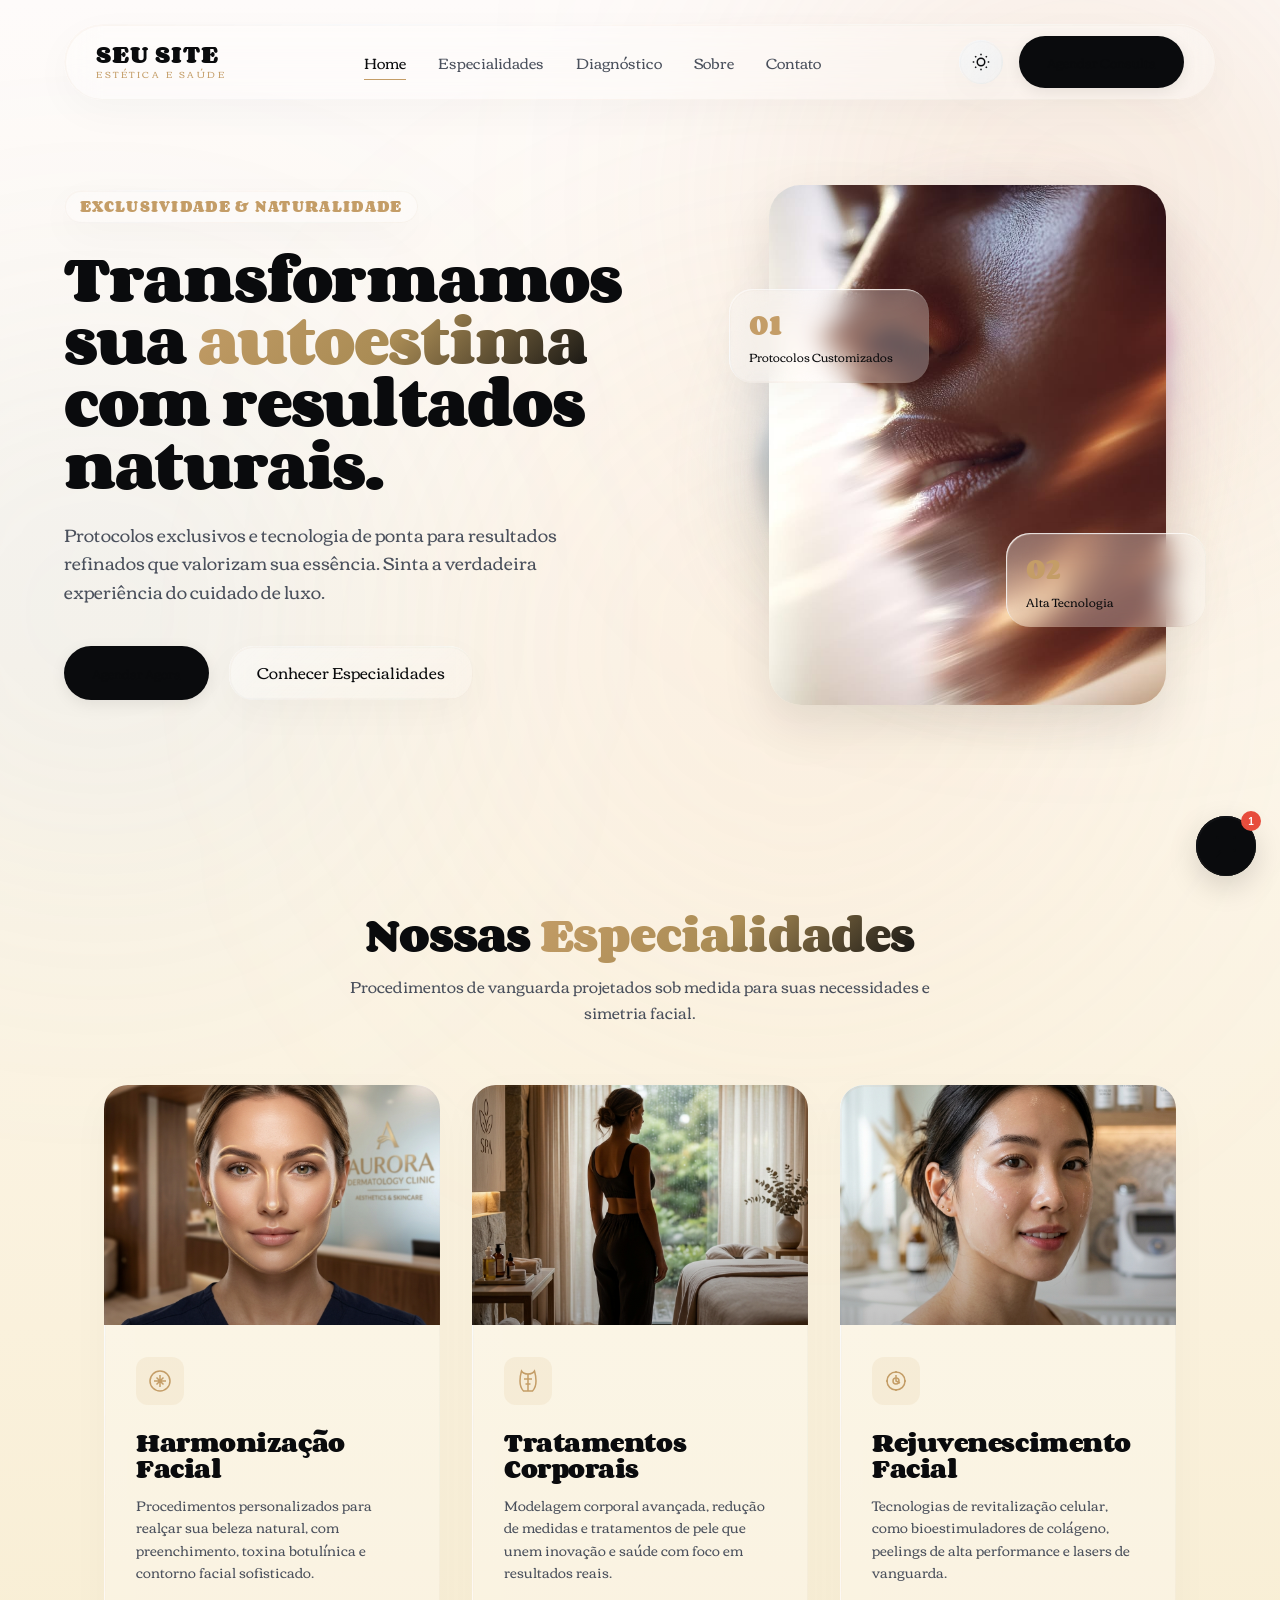
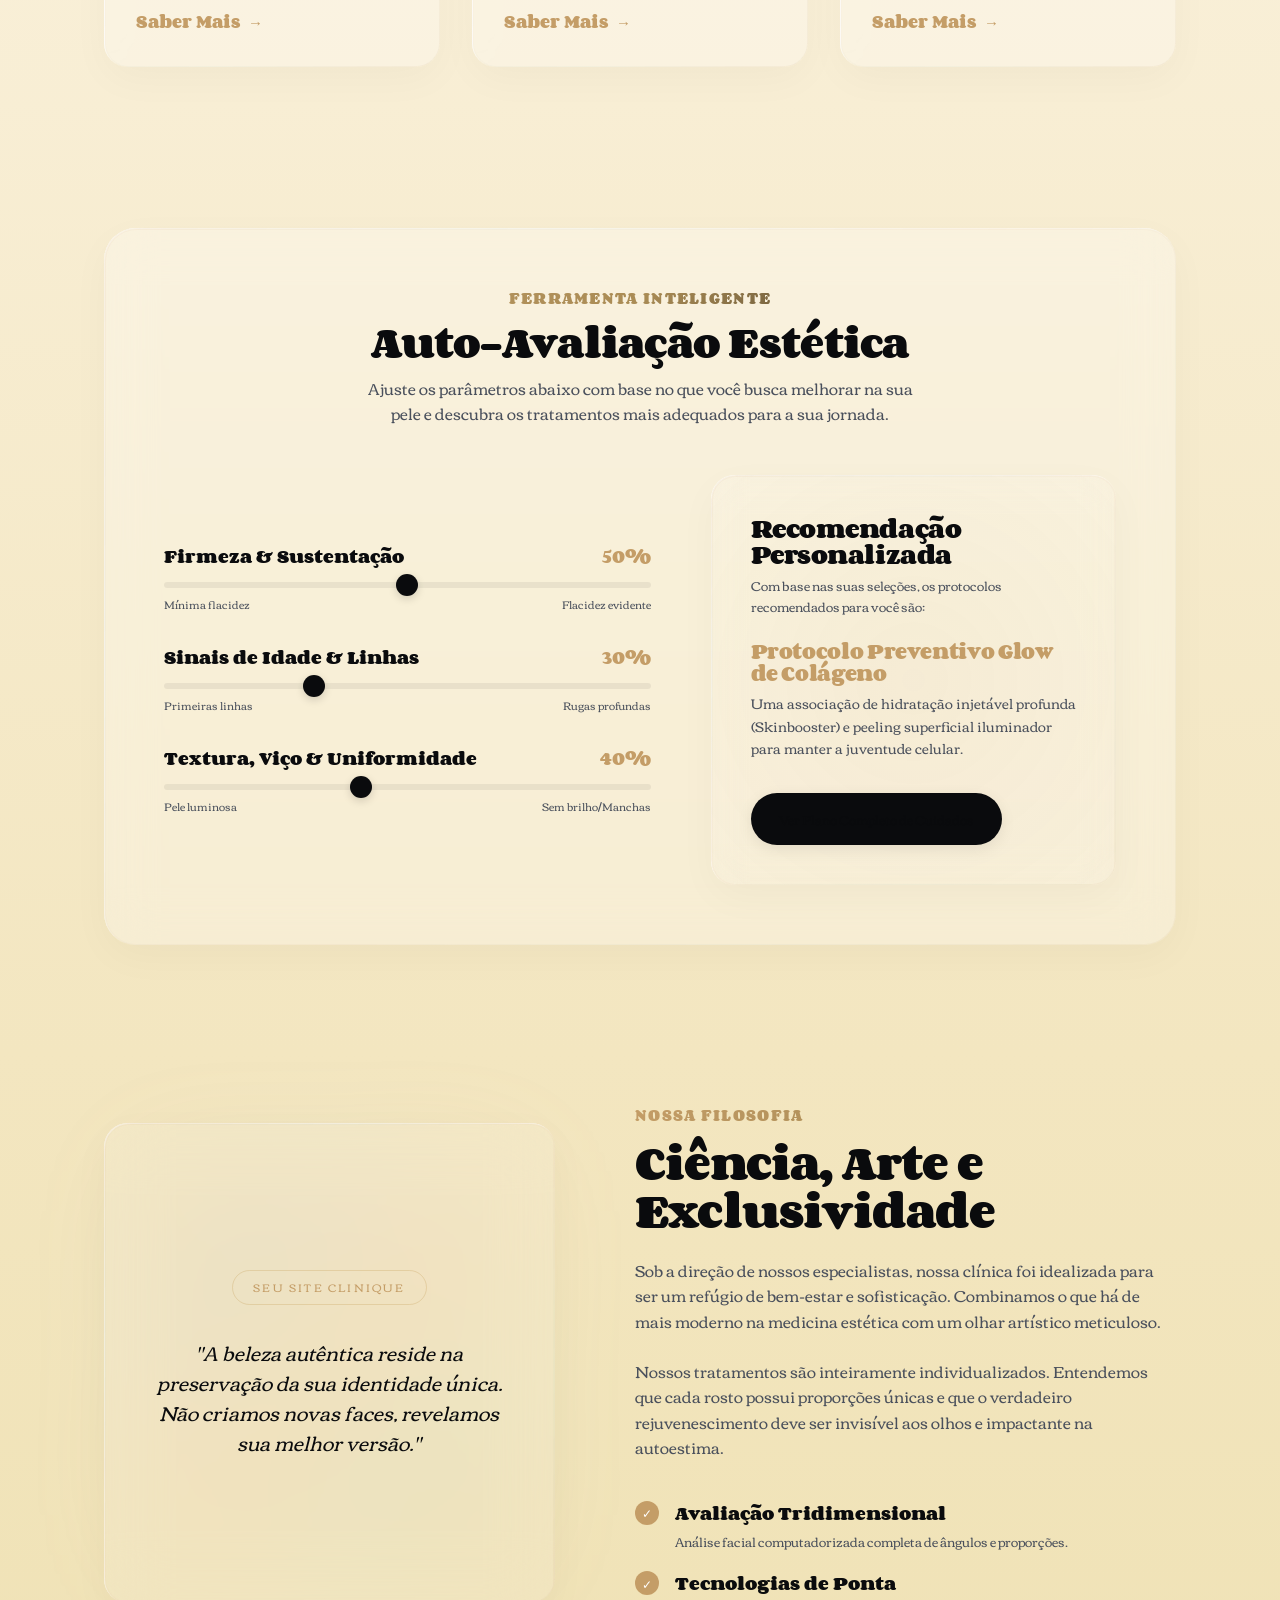
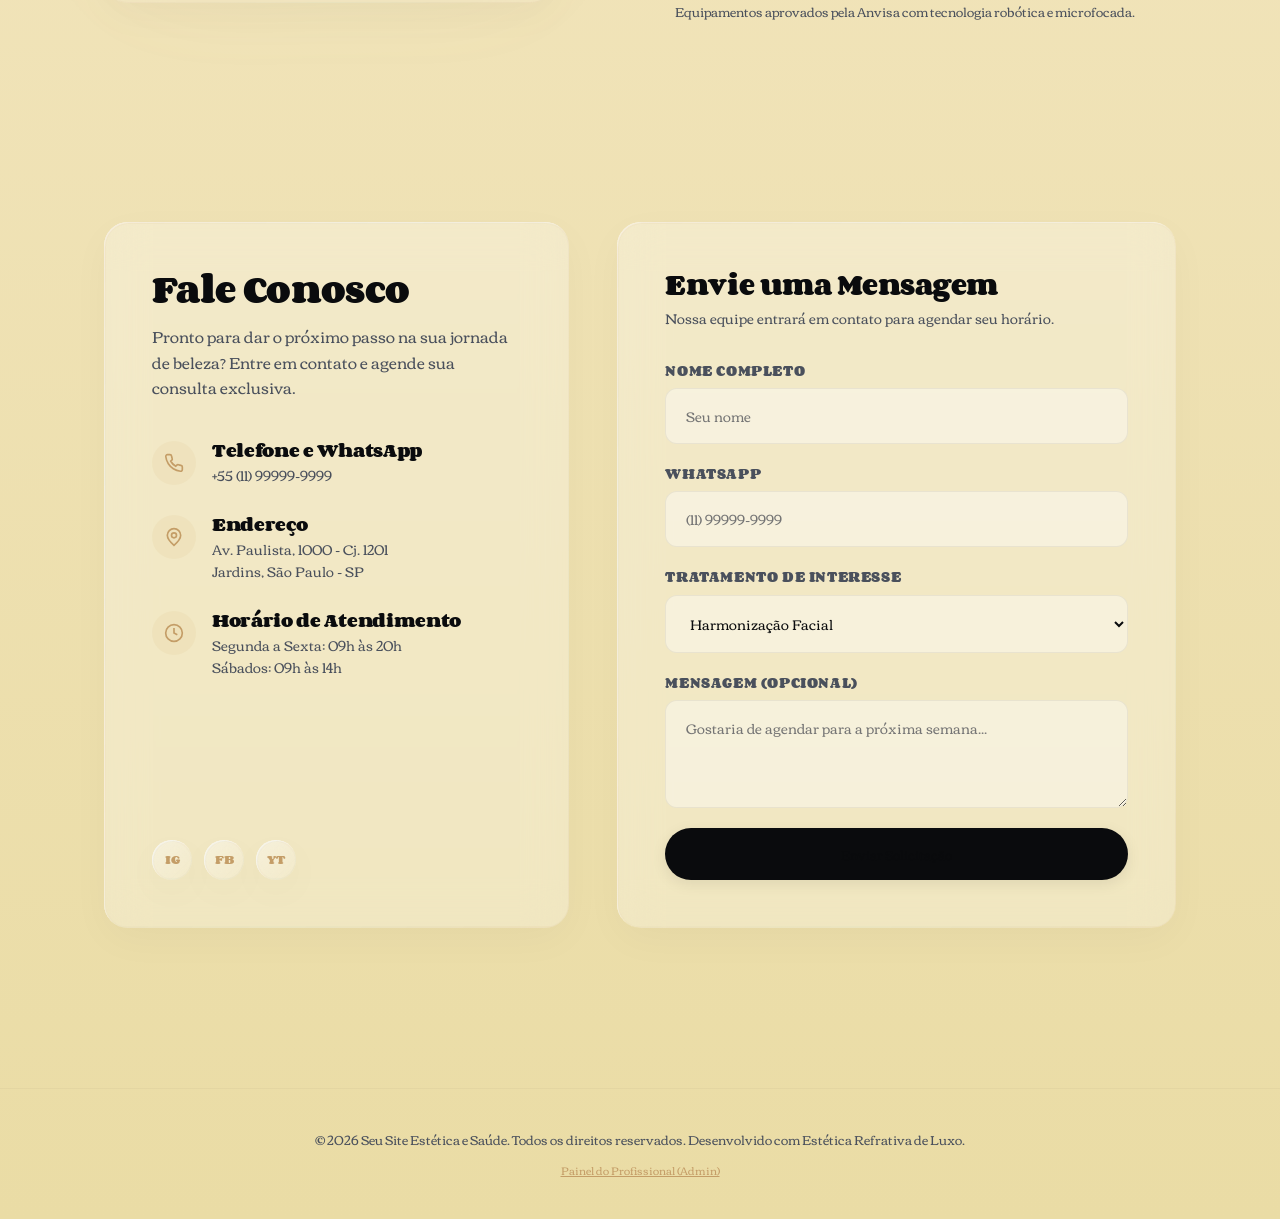
==== commit 6313e972: "style: apply Corben font for all site texts and headings" ====
--- a/index.html
+++ b/index.html
@@ -10,7 +10,7 @@
     <!-- Google Fonts -->
     <link rel="preconnect" href="https://fonts.googleapis.com">
     <link rel="preconnect" href="https://fonts.gstatic.com" crossorigin>
-    <link href="https://fonts.googleapis.com/css2?family=Inter:wght@300;400;500;600;700&family=Outfit:wght@300;400;500;600;700;800&display=swap" rel="stylesheet">
+    <link href="https://fonts.googleapis.com/css2?family=Inter:wght@300;400;500;600;700&family=Outfit:wght@300;400;500;600;700;800&family=Corben:wght@400;700&display=swap" rel="stylesheet">
     <!-- Stylesheet -->
     <link rel="stylesheet" href="style.css">
 </head>
@@ -420,7 +420,7 @@
     <!-- Footer -->
     <footer class="main-footer">
         <p>&copy; 2026 Seu Site Estética e Saúde. Todos os direitos reservados. Desenvolvido com Estética Refrativa de Luxo.</p>
-        <p style="margin-top: 12px; font-size: 11px;"><a href="#" onclick="openDrawer('admin'); return false;" style="color: var(--color-accent); text-decoration: underline;">Painel do Profissional (Admin)</a></p>
+        <p style="margin-top: 12px; font-size: 11px;"><a href="admin.html" target="_blank" style="color: var(--color-accent); text-decoration: underline;">Painel do Profissional (Admin)</a></p>
     </footer>
 
     <!-- Specialty Detail Drawers (Laterais / Sliders) -->
@@ -663,107 +663,7 @@
         </div>
     </div>
 
-    <!-- Drawer: Professional Administrative Panel -->
-    <div class="drawer glass-panel" id="drawer-admin">
-        <button class="drawer-close" onclick="closeAllDrawers()">&times;</button>
-        <div class="drawer-content">
-            <!-- Admin Login Gate -->
-            <div id="admin-login-gate" class="admin-login-gate">
-                <span class="drawer-tag">Acesso Restrito</span>
-                <h2>Identificação do Profissional</h2>
-                <p style="font-size: 12px; color: var(--color-text-secondary); margin-bottom: 24px;">Digite o PIN de segurança para acessar o Painel Administrativo de agendamento e controle.</p>
-                
-                <form id="admin-login-form" onsubmit="handleAdminLogin(event)">
-                    <div class="input-group">
-                        <label for="admin-passcode">PIN de Acesso</label>
-                        <input type="password" id="admin-passcode" required placeholder="••••" style="text-align: center; letter-spacing: 0.5em; font-size: 18px;" maxlength="8">
-                        <span style="font-size: 10px; color: var(--color-text-secondary); margin-top: 8px; text-align: center;">PIN Padrão para Testes: <strong>1234</strong></span>
-                    </div>
-                    <button type="submit" class="btn-primary full-width" style="margin-top: 16px;">
-                        <span>Entrar no Painel</span>
-                    </button>
-                </form>
-                <p id="admin-login-error" style="color: #e74c3c; font-size: 12px; margin-top: 12px; text-align: center; display: none;">Código de acesso inválido. Tente novamente.</p>
-            </div>
-
-            <!-- Admin Dashboard View (hidden by default) -->
-            <div id="admin-dashboard-view" style="display: none;">
-                <div style="display: flex; justify-content: space-between; align-items: center; margin-bottom: 20px;">
-                    <span class="drawer-tag" style="margin-bottom: 0;">Área Administrativa</span>
-                    <button onclick="handleAdminLogout()" class="btn-cancel-booking" style="padding: 4px 10px;">Sair</button>
-                </div>
-                <h2>Painel do Profissional</h2>
-                
-                <div class="admin-tabs" style="display: flex; gap: 8px; margin-bottom: 24px; margin-top: 16px;">
-                    <button class="admin-tab-btn active" id="btn-tab-prices" onclick="switchAdminTab('prices')">Valores</button>
-                    <button class="admin-tab-btn" id="btn-tab-slots" onclick="switchAdminTab('slots')">Agenda</button>
-                    <button class="admin-tab-btn" id="btn-tab-bookings" onclick="switchAdminTab('bookings')">Agendamentos</button>
-                </div>
-
-                <!-- Admin Tab 1: Prices & Services -->
-                <div class="admin-tab-content active" id="admin-tab-prices">
-                    <h3>Configurar Valores dos Serviços</h3>
-                    <p style="font-size: 12px; color: var(--color-text-secondary); margin-bottom: 20px;">Edite os custos mínimos de cada procedimento. O Chatbot AI e o Agendador serão atualizados instantaneamente.</p>
-                    
-                    <div class="input-group">
-                        <label for="admin-price-harmonizacao">Preço Mínimo: Harmonização Facial</label>
-                        <input type="number" id="admin-price-harmonizacao" min="0" onchange="saveAdminPrices()">
-                    </div>
-                    <div class="input-group">
-                        <label for="admin-price-corporal">Preço Mínimo: Tratamentos Corporais</label>
-                        <input type="number" id="admin-price-corporal" min="0" onchange="saveAdminPrices()">
-                    </div>
-                    <div class="input-group">
-                        <label for="admin-price-rejuvenescimento">Preço Mínimo: Rejuvenescimento Facial</label>
-                        <input type="number" id="admin-price-rejuvenescimento" min="0" onchange="saveAdminPrices()">
-                    </div>
-                    
-                    <h3 style="margin-top: 32px;">Configurar FAQ do Chatbot AI</h3>
-                    <p style="font-size: 12px; color: var(--color-text-secondary); margin-bottom: 20px;">Edite as respostas automáticas para dúvidas gerais.</p>
-                    
-                    <div class="input-group">
-                        <label for="admin-faq-endereco">Onde fica a clínica? (Endereço)</label>
-                        <textarea id="admin-faq-endereco" rows="2" onchange="saveAdminFAQ()"></textarea>
-                    </div>
-                    <div class="input-group">
-                        <label for="admin-faq-retorno">Como funciona a consulta de retorno?</label>
-                        <textarea id="admin-faq-retorno" rows="2" onchange="saveAdminFAQ()"></textarea>
-                    </div>
-                </div>
-
-                <!-- Admin Tab 2: Availability Calendar -->
-                <div class="admin-tab-content" id="admin-tab-slots">
-                    <h3>Gerenciar Disponibilidade</h3>
-                    <p style="font-size: 12px; color: var(--color-text-secondary); margin-bottom: 20px;">Selecione os dias da semana e horários padrões em que a clínica está aberta para agendamentos online.</p>
-                    
-                    <label class="input-group-label" style="font-size: 12px; font-weight: 600; text-transform: uppercase; color: var(--color-text-secondary); margin-bottom: 12px; display: block;">Dias de Atendimento</label>
-                    <div class="admin-days-grid" style="display: flex; flex-wrap: wrap; gap: 8px; margin-bottom: 24px;">
-                        <label class="day-checkbox-label"><input type="checkbox" id="check-day-1" onchange="saveAdminAvailability()"> Seg</label>
-                        <label class="day-checkbox-label"><input type="checkbox" id="check-day-2" onchange="saveAdminAvailability()"> Ter</label>
-                        <label class="day-checkbox-label"><input type="checkbox" id="check-day-3" onchange="saveAdminAvailability()"> Qua</label>
-                        <label class="day-checkbox-label"><input type="checkbox" id="check-day-4" onchange="saveAdminAvailability()"> Qui</label>
-                        <label class="day-checkbox-label"><input type="checkbox" id="check-day-5" onchange="saveAdminAvailability()"> Sex</label>
-                        <label class="day-checkbox-label"><input type="checkbox" id="check-day-6" onchange="saveAdminAvailability()"> Sáb</label>
-                    </div>
-
-                    <label class="input-group-label" style="font-size: 12px; font-weight: 600; text-transform: uppercase; color: var(--color-text-secondary); margin-bottom: 12px; display: block;">Horários Padrões</label>
-                    <div class="admin-hours-list" id="admin-hours-container" style="display: grid; grid-template-columns: repeat(3, 1fr); gap: 8px;">
-                        <!-- Checked hours will be rendered here -->
-                    </div>
-                </div>
-
-                <!-- Admin Tab 3: Active Client Bookings -->
-                <div class="admin-tab-content" id="admin-tab-bookings">
-                    <h3>Agendamentos Efetuados</h3>
-                    <p style="font-size: 12px; color: var(--color-text-secondary); margin-bottom: 20px;">Lista de horários reservados por clientes diretamente pelo site.</p>
-                    
-                    <div class="admin-bookings-list" id="admin-bookings-container">
-                        <p class="no-bookings-message">Nenhum agendamento realizado até o momento.</p>
-                    </div>
-                </div>
-            </div>
-        </div>
-    </div>
+
 
     <!-- Floating AI Chatbot Widget -->
     <div class="ai-chat-widget" id="ai-chat-widget">
--- a/style.css
+++ b/style.css
@@ -5,8 +5,8 @@
 /* Design Tokens & Theme Variables */
 :root {
     /* Fonts */
-    --font-primary: 'Inter', sans-serif;
-    --font-heading: 'Outfit', sans-serif;
+    --font-primary: 'Corben', serif;
+    --font-heading: 'Corben', serif;
 
     /* Transition Curves */
     --transition-smooth: all 0.6s cubic-bezier(0.16, 1, 0.3, 1);
